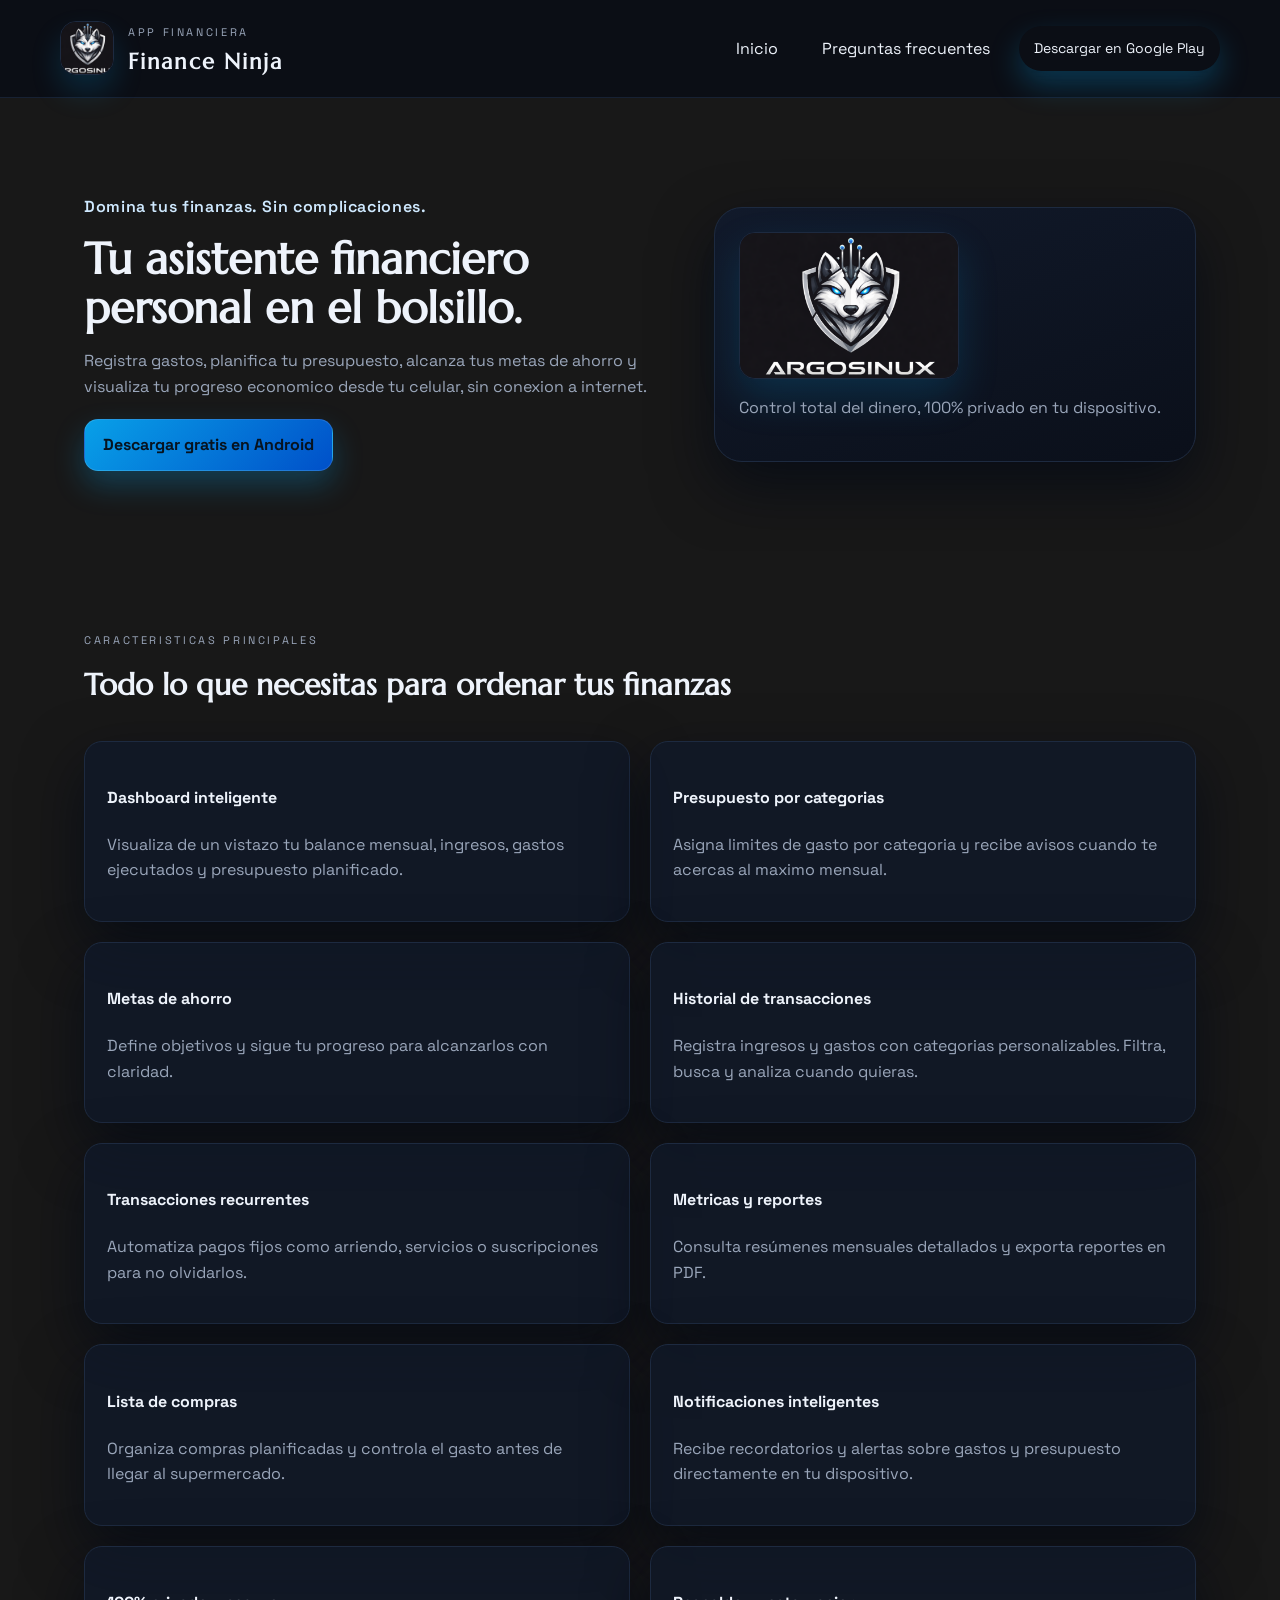
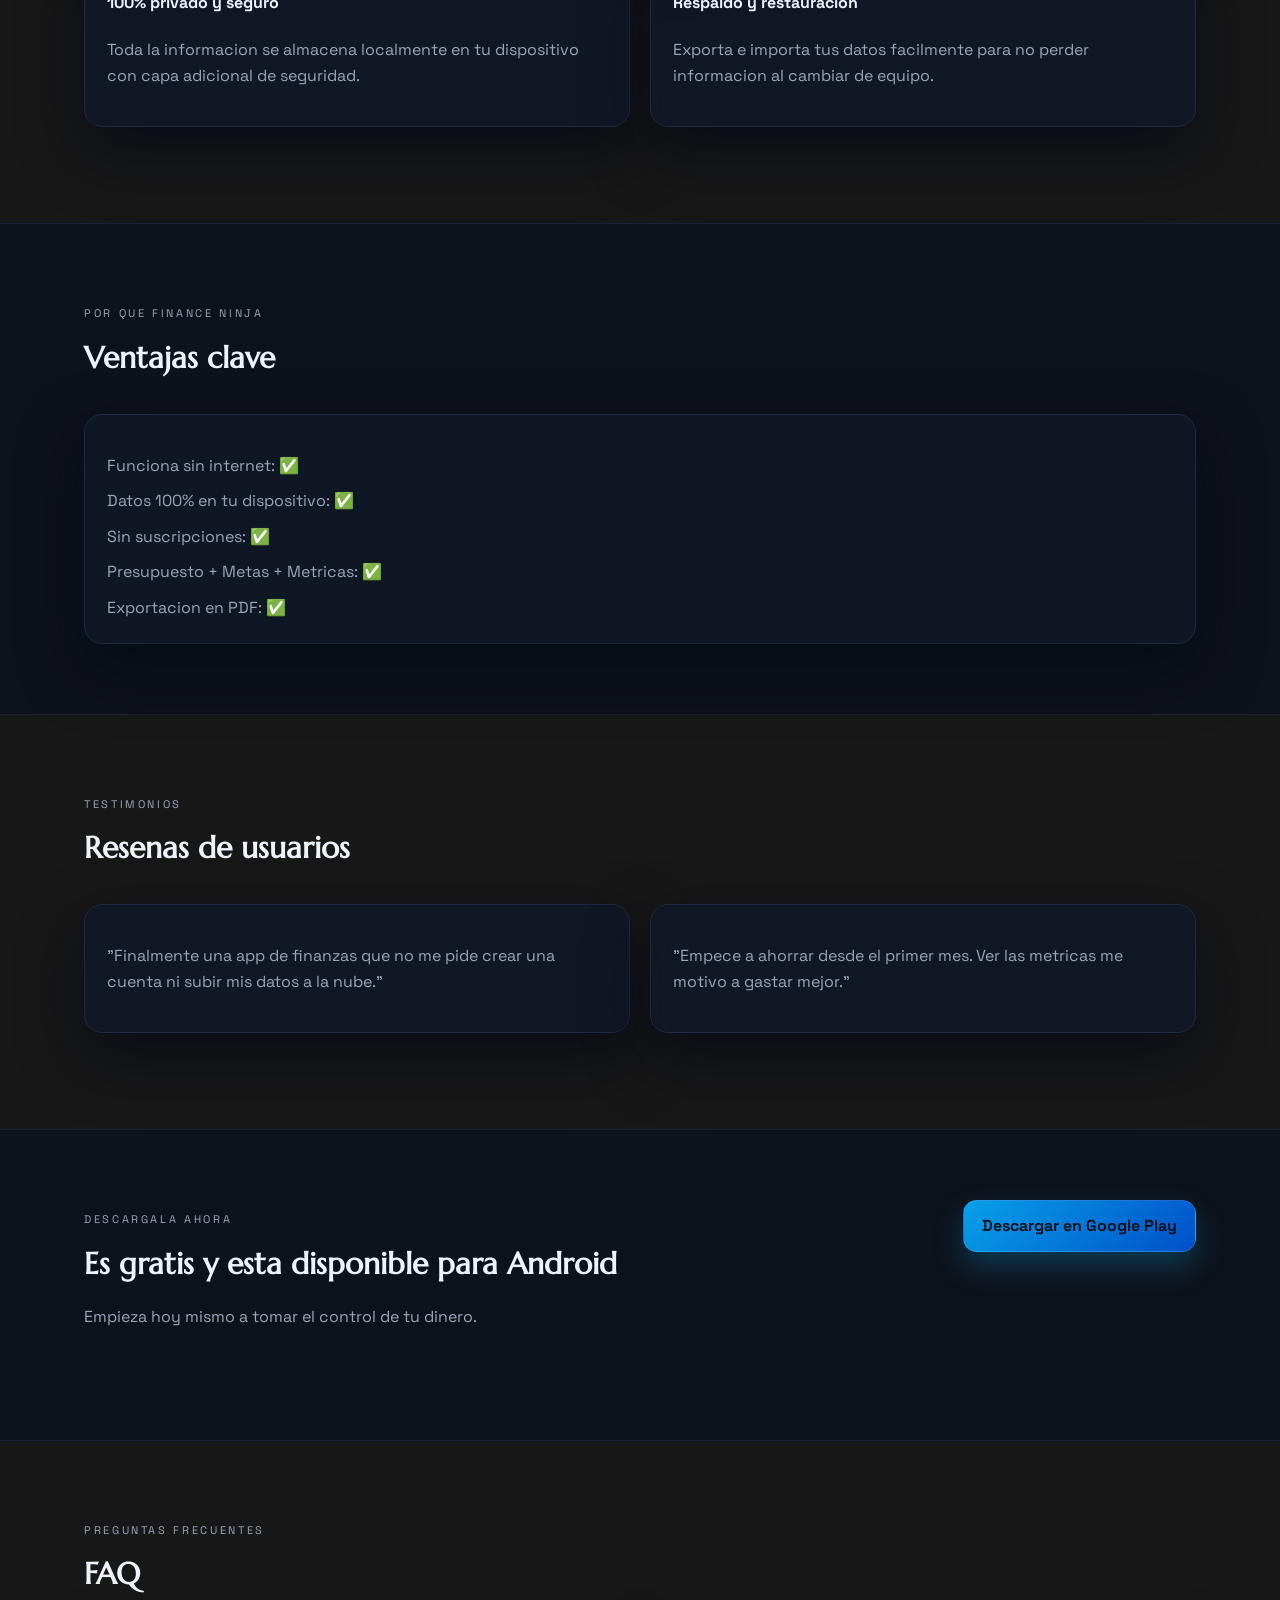
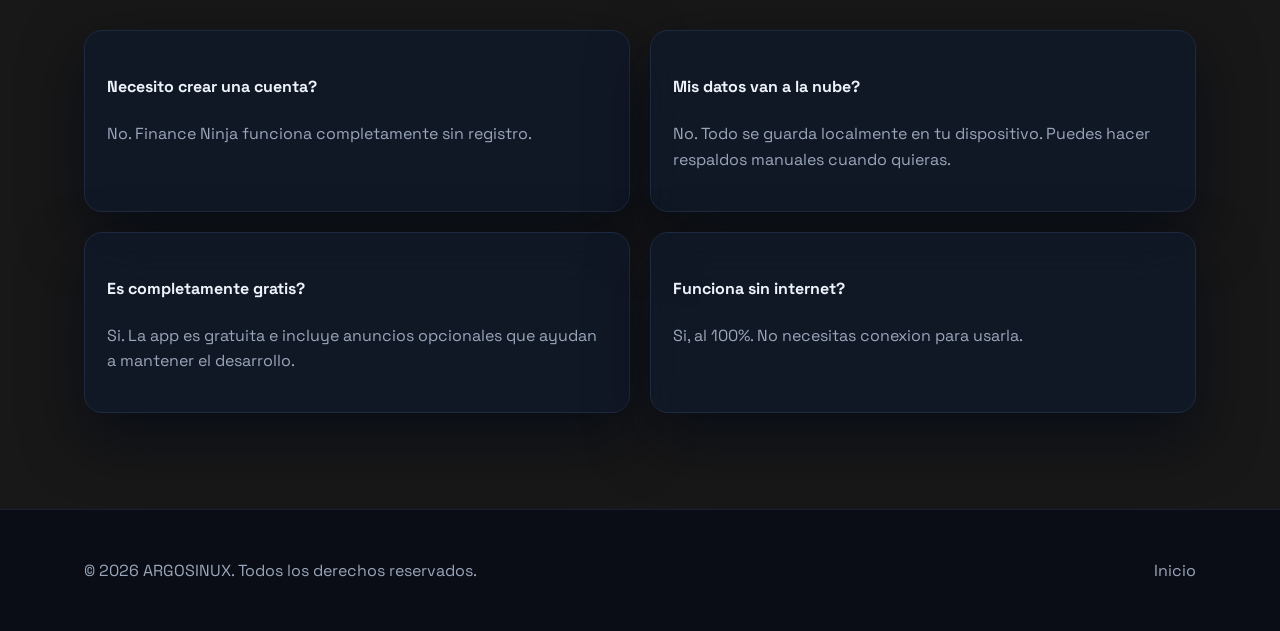
==== products/finance-ninja/index.html @ 89486beb "Agregar pantalla de Finance Ninja y enlazarla desde Apps" ====
<!doctype html>
<html lang="es">
<head>
  <meta charset="utf-8" />
  <meta name="viewport" content="width=device-width,initial-scale=1" />
  <title>Finance Ninja - ARGOSINUX</title>
  <meta name="description" content="Finance Ninja: asistente financiero personal offline para presupuesto, metas de ahorro y reportes." />
  <link rel="stylesheet" href="../../assets/styles.css" />
</head>
<body>
  <header class="site-header">
    <div class="container header-inner">
      <a class="brand" href="../../index.html" aria-label="ARGOSINUX, inicio">
        <img src="../../assets/argosinux-logo.png" alt="ARGOSINUX" class="brand-logo" />
        <div>
          <span class="eyebrow">App financiera</span>
          <h1>Finance Ninja</h1>
        </div>
      </a>
      <nav class="nav">
        <a href="../../index.html">Inicio</a>
        <a href="#faq">Preguntas frecuentes</a>
        <a class="button small" href="#">Descargar en Google Play</a>
      </nav>
    </div>
  </header>

  <main>
    <section class="hero">
      <div class="container hero-grid">
        <div class="hero-copy">
          <p class="hero-kicker">Domina tus finanzas. Sin complicaciones.</p>
          <h2>Tu asistente financiero personal en el bolsillo.</h2>
          <p class="muted">
            Registra gastos, planifica tu presupuesto, alcanza tus metas de ahorro y visualiza tu progreso economico
            desde tu celular, sin conexion a internet.
          </p>
          <div class="hero-actions">
            <a class="button" href="#">Descargar gratis en Android</a>
          </div>
        </div>
        <div class="hero-visual">
          <div class="hero-card">
            <img class="game-logo" src="../../assets/FinanceNinja.png" alt="Finance Ninja" />
            <p class="muted">Control total del dinero, 100% privado en tu dispositivo.</p>
          </div>
        </div>
      </div>
    </section>

    <section class="section">
      <div class="container">
        <div class="section-head">
          <div>
            <p class="eyebrow">Caracteristicas principales</p>
            <h3>Todo lo que necesitas para ordenar tus finanzas</h3>
          </div>
        </div>
        <div class="game-grid">
          <div class="game-card">
            <h4>Dashboard inteligente</h4>
            <p class="muted">Visualiza de un vistazo tu balance mensual, ingresos, gastos ejecutados y presupuesto planificado.</p>
          </div>
          <div class="game-card">
            <h4>Presupuesto por categorias</h4>
            <p class="muted">Asigna limites de gasto por categoria y recibe avisos cuando te acercas al maximo mensual.</p>
          </div>
          <div class="game-card">
            <h4>Metas de ahorro</h4>
            <p class="muted">Define objetivos y sigue tu progreso para alcanzarlos con claridad.</p>
          </div>
          <div class="game-card">
            <h4>Historial de transacciones</h4>
            <p class="muted">Registra ingresos y gastos con categorias personalizables. Filtra, busca y analiza cuando quieras.</p>
          </div>
          <div class="game-card">
            <h4>Transacciones recurrentes</h4>
            <p class="muted">Automatiza pagos fijos como arriendo, servicios o suscripciones para no olvidarlos.</p>
          </div>
          <div class="game-card">
            <h4>Metricas y reportes</h4>
            <p class="muted">Consulta resúmenes mensuales detallados y exporta reportes en PDF.</p>
          </div>
          <div class="game-card">
            <h4>Lista de compras</h4>
            <p class="muted">Organiza compras planificadas y controla el gasto antes de llegar al supermercado.</p>
          </div>
          <div class="game-card">
            <h4>Notificaciones inteligentes</h4>
            <p class="muted">Recibe recordatorios y alertas sobre gastos y presupuesto directamente en tu dispositivo.</p>
          </div>
          <div class="game-card">
            <h4>100% privado y seguro</h4>
            <p class="muted">Toda la informacion se almacena localmente en tu dispositivo con capa adicional de seguridad.</p>
          </div>
          <div class="game-card">
            <h4>Respaldo y restauracion</h4>
            <p class="muted">Exporta e importa tus datos facilmente para no perder informacion al cambiar de equipo.</p>
          </div>
        </div>
      </div>
    </section>

    <section class="section alt">
      <div class="container">
        <div class="section-head">
          <div>
            <p class="eyebrow">Por que Finance Ninja</p>
            <h3>Ventajas clave</h3>
          </div>
        </div>
        <div class="game-card">
          <ul class="feature-list">
            <li>Funciona sin internet: ✅</li>
            <li>Datos 100% en tu dispositivo: ✅</li>
            <li>Sin suscripciones: ✅</li>
            <li>Presupuesto + Metas + Metricas: ✅</li>
            <li>Exportacion en PDF: ✅</li>
          </ul>
        </div>
      </div>
    </section>

    <section class="section">
      <div class="container">
        <div class="section-head">
          <div>
            <p class="eyebrow">Testimonios</p>
            <h3>Resenas de usuarios</h3>
          </div>
        </div>
        <div class="game-grid">
          <div class="game-card">
            <p class="muted">"Finalmente una app de finanzas que no me pide crear una cuenta ni subir mis datos a la nube."</p>
          </div>
          <div class="game-card">
            <p class="muted">"Empece a ahorrar desde el primer mes. Ver las metricas me motivo a gastar mejor."</p>
          </div>
        </div>
      </div>
    </section>

    <section class="section alt">
      <div class="container">
        <div class="section-head">
          <div>
            <p class="eyebrow">Descargala ahora</p>
            <h3>Es gratis y esta disponible para Android</h3>
            <p class="muted">Empieza hoy mismo a tomar el control de tu dinero.</p>
          </div>
          <a class="button" href="#">Descargar en Google Play</a>
        </div>
      </div>
    </section>

    <section id="faq" class="section">
      <div class="container">
        <div class="section-head">
          <div>
            <p class="eyebrow">Preguntas frecuentes</p>
            <h3>FAQ</h3>
          </div>
        </div>
        <div class="game-grid">
          <div class="game-card">
            <h4>Necesito crear una cuenta?</h4>
            <p class="muted">No. Finance Ninja funciona completamente sin registro.</p>
          </div>
          <div class="game-card">
            <h4>Mis datos van a la nube?</h4>
            <p class="muted">No. Todo se guarda localmente en tu dispositivo. Puedes hacer respaldos manuales cuando quieras.</p>
          </div>
          <div class="game-card">
            <h4>Es completamente gratis?</h4>
            <p class="muted">Si. La app es gratuita e incluye anuncios opcionales que ayudan a mantener el desarrollo.</p>
          </div>
          <div class="game-card">
            <h4>Funciona sin internet?</h4>
            <p class="muted">Si, al 100%. No necesitas conexion para usarla.</p>
          </div>
        </div>
      </div>
    </section>
  </main>

  <footer class="footer">
    <div class="container footer-inner">
      <p>© <span id="year"></span> ARGOSINUX. Todos los derechos reservados.</p>
      <div class="footer-links">
        <a href="../../index.html">Inicio</a>
      </div>
    </div>
  </footer>

  <script>
    document.getElementById("year").textContent = new Date().getFullYear();
  </script>
</body>
</html>
---- assets/styles.css ----
@import url("https://fonts.googleapis.com/css2?family=Space+Grotesk:wght@400;500;600;700&family=Marcellus&display=swap");

:root{
  --bg:#181818;
  --bg-2:#181818;
  --surface:#111a2c;
  --surface-2:#0f1728;
  --text:#eef3fb;
  --muted:#9aa6ba;
  --accent:#08a0e8;
  --accent-2:#0050c9;
  --border:#1d2a40;
  --glow:rgba(8,160,232,0.28);
  --shadow:0 24px 60px rgba(2,8,20,0.65);
  --radius:18px;
  --radius-lg:28px;
  --container:1160px;
}

*{box-sizing:border-box}

body{
  margin:0;
  font-family:"Space Grotesk","Segoe UI",sans-serif;
  background:var(--bg);
  color:var(--text);
  line-height:1.6;
}

a{color:inherit; text-decoration:none}
img{max-width:100%; display:block}

.container{max-width:var(--container); margin:0 auto; padding:0 24px}

.sr-only{
  position:absolute;
  width:1px;
  height:1px;
  padding:0;
  margin:-1px;
  overflow:hidden;
  clip:rect(0,0,0,0);
  white-space:nowrap;
  border:0;
}

.site-header{
  position:sticky;
  top:0;
  z-index:10;
  background:rgba(10,14,22,0.9);
  border-bottom:1px solid rgba(29,42,64,0.7);
  backdrop-filter:blur(18px);
}

.header-inner{
  display:flex;
  align-items:center;
  justify-content:space-between;
  gap:18px;
  padding:18px 0;
}

.brand{
  display:flex;
  align-items:center;
  gap:14px;
  color:var(--text);
}
.brand h1{
  margin:0;
  font-family:"Marcellus","Space Grotesk",serif;
  font-weight:600;
  letter-spacing:0.08em;
  font-size:22px;
}

.brand-logo{
  width:54px;
  height:54px;
  border-radius:16px;
  border:1px solid var(--border);
  background:rgba(255,255,255,0.04);
  box-shadow:0 16px 30px rgba(8,160,232,0.18);
  object-fit:cover;
}

.eyebrow{
  text-transform:uppercase;
  letter-spacing:0.24em;
  font-size:11px;
  color:var(--muted);
}

.nav{
  display:flex;
  align-items:center;
  gap:14px;
}

.lang-switch{
  display:flex;
  align-items:center;
  gap:6px;
  padding:4px;
  border-radius:999px;
  border:1px solid var(--border);
  background:rgba(12,18,32,0.7);
}
.lang-btn{
  border:1px solid transparent;
  background:transparent;
  color:var(--text);
  font:inherit;
  font-size:12px;
  font-weight:600;
  letter-spacing:0.08em;
  padding:6px 10px;
  border-radius:999px;
  cursor:pointer;
}
.lang-btn[aria-pressed="true"]{
  background:rgba(8,160,232,0.2);
  border-color:rgba(111,210,255,0.4);
}

.nav a,
.nav-link{
  color:var(--text);
  padding:10px 14px;
  border-radius:999px;
  border:1px solid transparent;
  background:transparent;
  font:inherit;
  cursor:pointer;
}

.nav a:hover,
.nav-link:hover{
  border-color:rgba(111,210,255,0.4);
  background:rgba(15,26,44,0.8);
}

.nav-dropdown{position:relative}
.nav-menu{
  position:absolute;
  top:100%;
  left:0;
  min-width:180px;
  padding:10px;
  margin-top:10px;
  background:rgba(12,18,32,0.95);
  border:1px solid var(--border);
  border-radius:14px;
  box-shadow:var(--shadow);
  display:none;
}
.nav-menu a{
  display:block;
  padding:10px 12px;
  border-radius:10px;
}
.nav-dropdown:hover .nav-menu{display:block}
.nav-menu.open{display:block}

.nav-toggle{
  display:none;
  border:1px solid var(--border);
  background:rgba(15,26,44,0.8);
  padding:10px 12px;
  border-radius:12px;
  cursor:pointer;
}
.nav-toggle-bar{
  display:block;
  width:20px;
  height:2px;
  background:var(--text);
  margin:5px 0;
}

.button{
  display:inline-flex;
  align-items:center;
  justify-content:center;
  gap:8px;
  padding:12px 18px;
  border-radius:14px;
  background:linear-gradient(135deg, var(--accent), var(--accent-2));
  color:#07131f;
  font-weight:700;
  border:1px solid rgba(255,255,255,0.12);
  box-shadow:0 14px 30px var(--glow);
  transition:transform 0.2s ease, filter 0.2s ease;
}
.button:hover{filter:brightness(1.05); transform:translateY(-1px)}
.button.ghost{
  background:transparent;
  color:var(--text);
  border:1px solid var(--border);
  box-shadow:none;
}
.button.small{padding:10px 14px; font-size:14px}

.hero{
  padding:80px 0 60px;
  position:relative;
  overflow:hidden;
}

.hero-grid{
  display:grid;
  grid-template-columns:1.1fr 0.9fr;
  gap:40px;
  align-items:center;
}

.hero h2{
  font-family:"Marcellus","Space Grotesk",serif;
  font-size:44px;
  line-height:1.1;
  margin:12px 0;
}

.hero-kicker{
  font-weight:600;
  color:#cfe9ff;
  letter-spacing:0.04em;
}

.hero-actions{
  display:flex;
  gap:14px;
  flex-wrap:wrap;
  margin:20px 0;
}

.store-badges{
  display:flex;
  gap:12px;
  flex-wrap:wrap;
}
.store-pill{
  padding:8px 14px;
  border-radius:999px;
  border:1px solid rgba(111,210,255,0.4);
  background:rgba(8,160,232,0.1);
  font-size:13px;
}

.hero-visual{
  position:relative;
}

.hero-card{
  padding:24px;
  border-radius:var(--radius-lg);
  border:1px solid var(--border);
  background:linear-gradient(160deg, rgba(17,26,44,0.95), rgba(10,15,26,0.96));
  box-shadow:var(--shadow);
}

.hero-tags{display:flex; gap:10px; flex-wrap:wrap; margin-top:16px}

.tag{
  padding:6px 12px;
  border-radius:999px;
  border:1px solid rgba(111,210,255,0.4);
  background:rgba(8,160,232,0.12);
  font-size:12px;
}

.hero-orbit{
  position:absolute;
  right:-40px;
  top:-40px;
  width:220px;
  height:220px;
  border-radius:50%;
  border:1px dashed rgba(111,210,255,0.3);
  animation:spin 18s linear infinite;
}

.orbit-dot{
  width:12px;
  height:12px;
  background:var(--accent);
  border-radius:50%;
  position:absolute;
  top:8px;
  left:50%;
  transform:translateX(-50%);
  box-shadow:0 0 12px rgba(8,160,232,0.6);
}
.orbit-dot:nth-child(2){top:50%; left:calc(100% - 8px)}
.orbit-dot:nth-child(3){top:calc(100% - 8px); left:50%}

.section{
  padding:70px 0;
}
.section.alt{
  background:rgba(11,16,28,0.7);
  border-top:1px solid rgba(29,42,64,0.7);
  border-bottom:1px solid rgba(29,42,64,0.7);
}

.section-head{
  display:flex;
  align-items:flex-start;
  justify-content:space-between;
  gap:20px;
  flex-wrap:wrap;
  margin-bottom:24px;
}

.section h3{
  font-family:"Marcellus","Space Grotesk",serif;
  font-size:30px;
  margin:8px 0;
}

.muted{color:var(--muted)}

.download-stack{
  display:flex;
  flex-direction:column;
  gap:10px;
}

.game-logo{
  width:220px;
  max-width:100%;
  border-radius:16px;
  border:1px solid var(--border);
  box-shadow:0 18px 40px rgba(8,160,232,0.18);
}

.game-grid{
  display:grid;
  grid-template-columns:repeat(2, minmax(0,1fr));
  gap:20px;
  margin-bottom:26px;
}

.game-card{
  padding:22px;
  border-radius:var(--radius);
  border:1px solid var(--border);
  background:rgba(15,24,40,0.8);
  box-shadow:var(--shadow);
}

.feature-list{
  list-style:none;
  padding:0;
  margin:16px 0 0;
  display:grid;
  gap:10px;
  color:var(--muted);
  font-weight:400;
}

.pill-grid{
  display:flex;
  flex-wrap:wrap;
  gap:10px;
  margin:14px 0;
}
.pill{
  padding:6px 12px;
  border-radius:999px;
  border:1px solid rgba(111,210,255,0.35);
  background:rgba(8,160,232,0.08);
  font-size:13px;
}

.video-frame{
  margin-top:18px;
  height:180px;
  border-radius:var(--radius);
  border:1px dashed rgba(111,210,255,0.4);
  display:grid;
  place-items:center;
  color:var(--muted);
  background:rgba(8,160,232,0.04);
}

.screenshots{
  display:grid;
  grid-template-columns:repeat(auto-fit, minmax(220px,1fr));
  gap:18px;
}
.screenshot{
  width:100%;
  height:420px;
  border-radius:var(--radius);
  border:1px solid var(--border);
  object-fit:contain;
  background:rgba(8,160,232,0.04);
  box-shadow:0 18px 40px rgba(8,160,232,0.12);
}

.three-col{
  display:grid;
  grid-template-columns:repeat(3, minmax(0,1fr));
  gap:18px;
}
.info-card{
  padding:22px;
  border-radius:var(--radius);
  border:1px solid var(--border);
  background:rgba(14,22,38,0.85);
  box-shadow:var(--shadow);
}

.about-grid{
  display:grid;
  grid-template-columns:1.1fr 0.9fr;
  gap:24px;
  align-items:start;
}

.values-card{
  padding:22px;
  border-radius:var(--radius);
  border:1px solid var(--border);
  background:rgba(14,22,38,0.85);
  box-shadow:var(--shadow);
}

.upcoming{
  display:grid;
  grid-template-columns:1.1fr 0.9fr;
  gap:24px;
  align-items:center;
}
.upcoming-card{
  padding:24px;
  border-radius:var(--radius-lg);
  border:1px solid var(--border);
  background:linear-gradient(160deg, rgba(8,160,232,0.14), rgba(12,18,32,0.9));
  display:flex;
  flex-direction:column;
  align-items:center;
  gap:12px;
}
.upcoming-card img{
  width:160px;
  border-radius:16px;
  border:1px solid rgba(111,210,255,0.4);
}

.contact{
  display:grid;
  grid-template-columns:1.1fr 0.9fr;
  gap:24px;
  align-items:center;
}
.contact-card{
  padding:22px;
  border-radius:var(--radius);
  border:1px solid var(--border);
  background:rgba(14,22,38,0.85);
  box-shadow:var(--shadow);
  display:grid;
  gap:10px;
}

.footer{
  padding:32px 0;
  border-top:1px solid rgba(29,42,64,0.7);
  background:rgba(9,13,22,0.9);
}
.footer-inner{
  display:flex;
  align-items:center;
  justify-content:space-between;
  gap:12px;
  flex-wrap:wrap;
  color:var(--muted);
}
.footer-links{
  display:flex;
  gap:14px;
}

:focus-visible{
  outline:2px solid rgba(111,210,255,0.8);
  outline-offset:2px;
}

@media (max-width:980px){
  .hero-grid,
  .game-grid,
  .three-col,
  .about-grid,
  .upcoming,
  .contact{
    grid-template-columns:1fr;
  }
  .nav{display:none; flex-direction:column; align-items:flex-start; width:100%}
  .nav.open{display:flex}
  .nav-toggle{display:block}
  .header-inner{flex-wrap:wrap}
  .nav-menu{position:static; margin:0; box-shadow:none}
  .nav-dropdown:hover .nav-menu{display:none}
}

@media (max-width:680px){
  .hero{padding:60px 0 40px}
  .hero h2{font-size:32px}
  .section{padding:52px 0}
}

@keyframes spin{
  from{transform:rotate(0deg)}
  to{transform:rotate(360deg)}
}
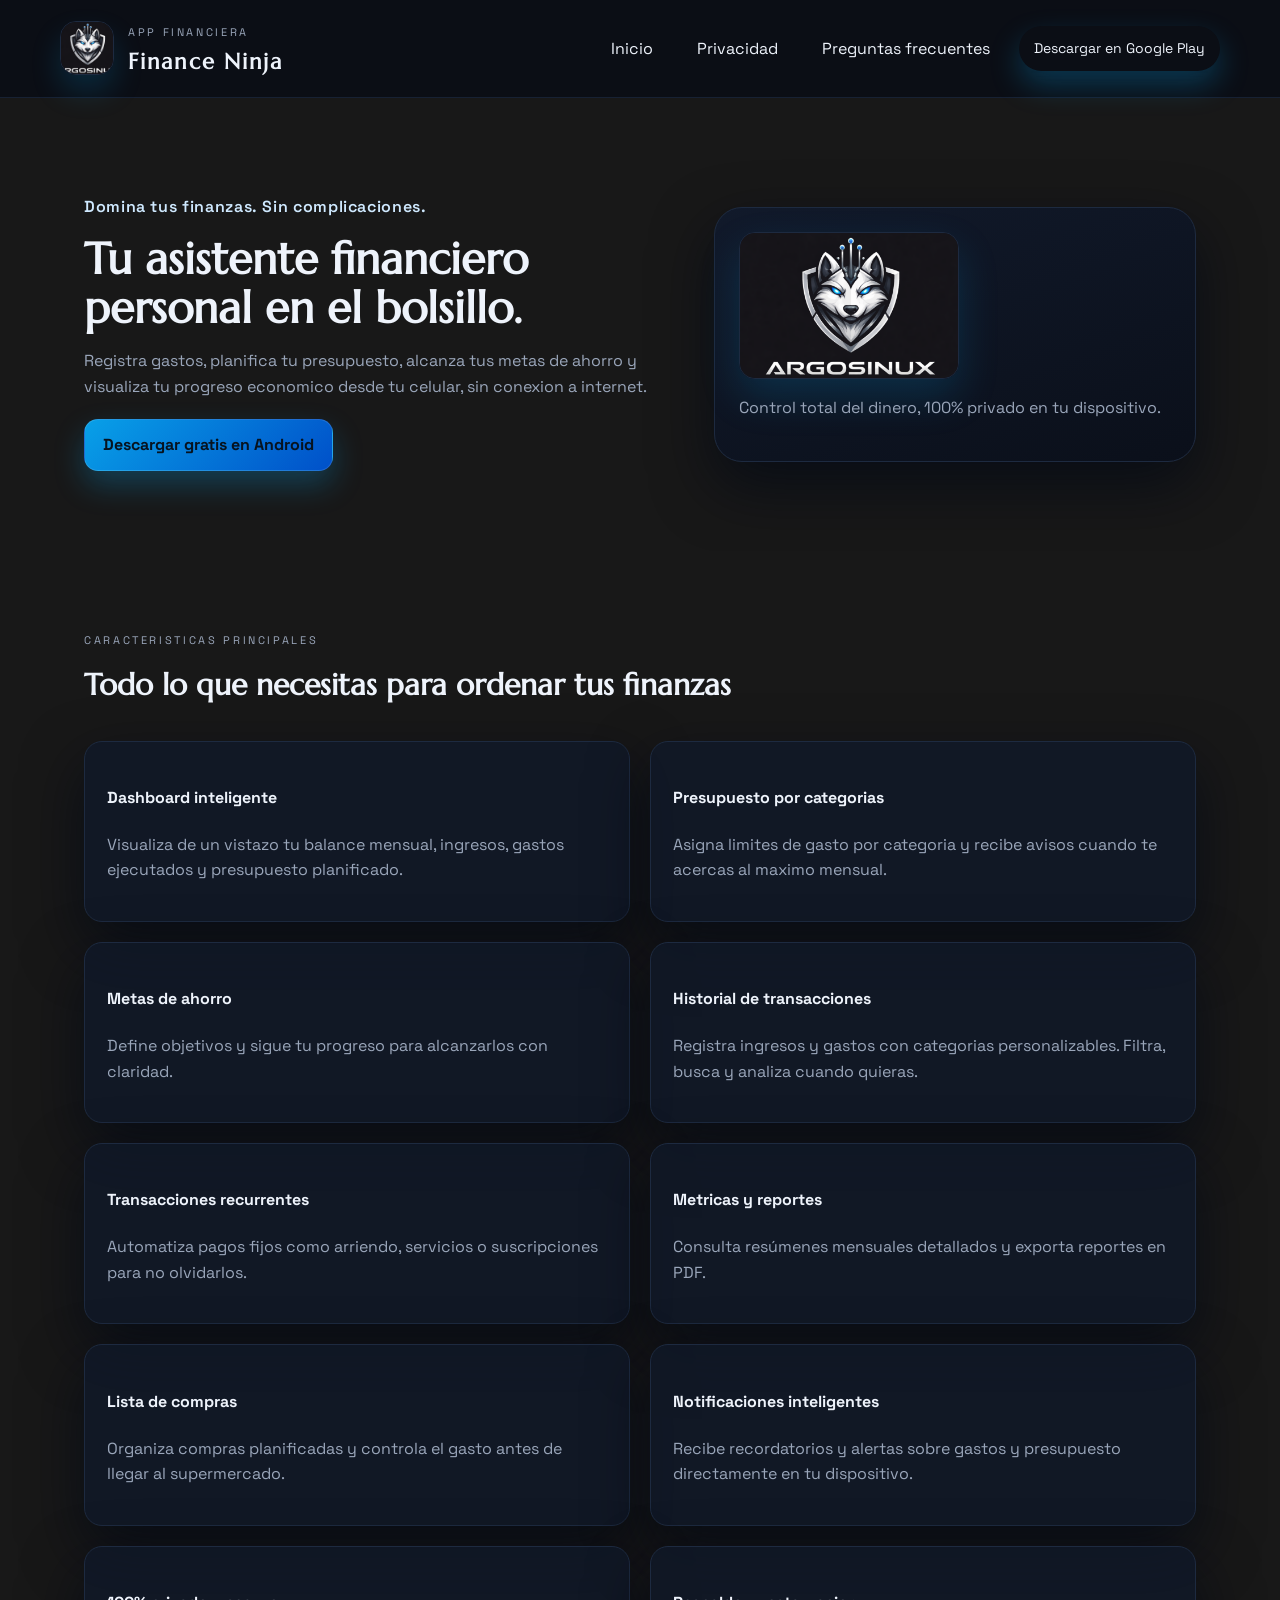
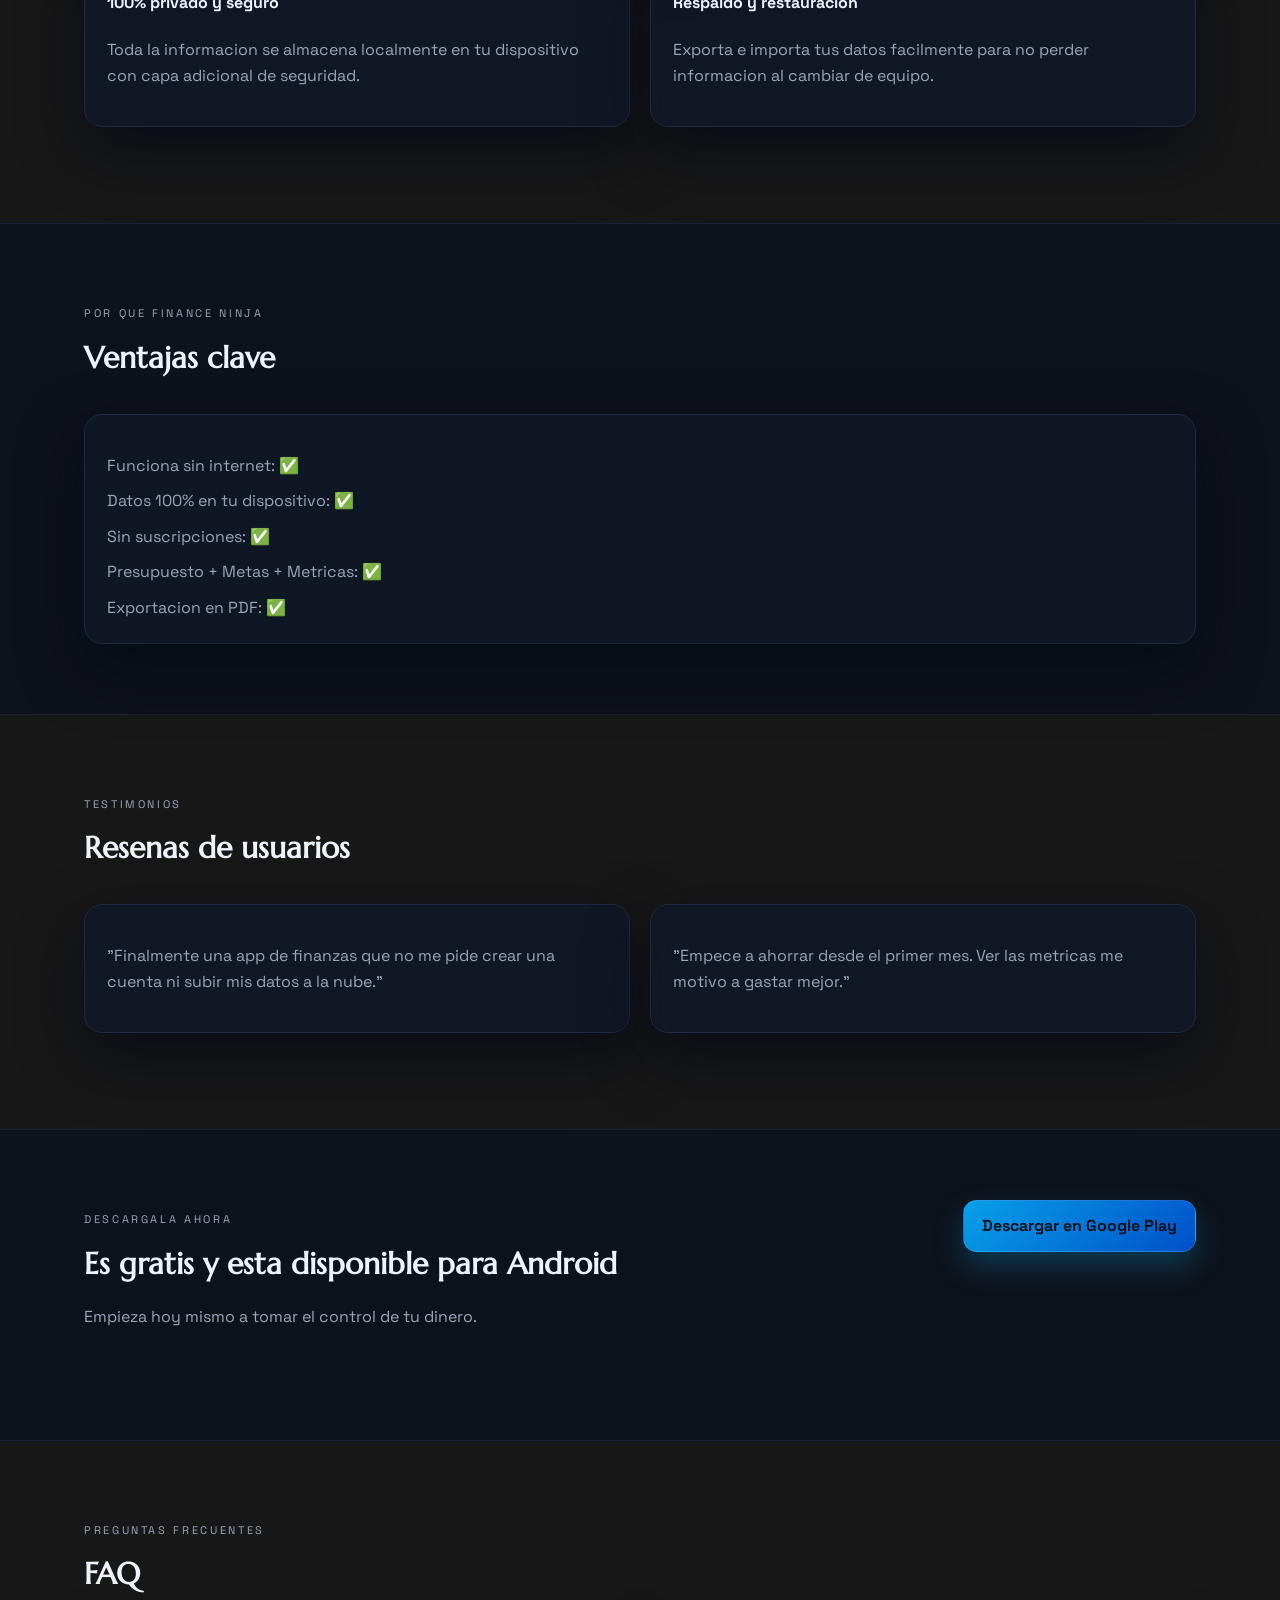
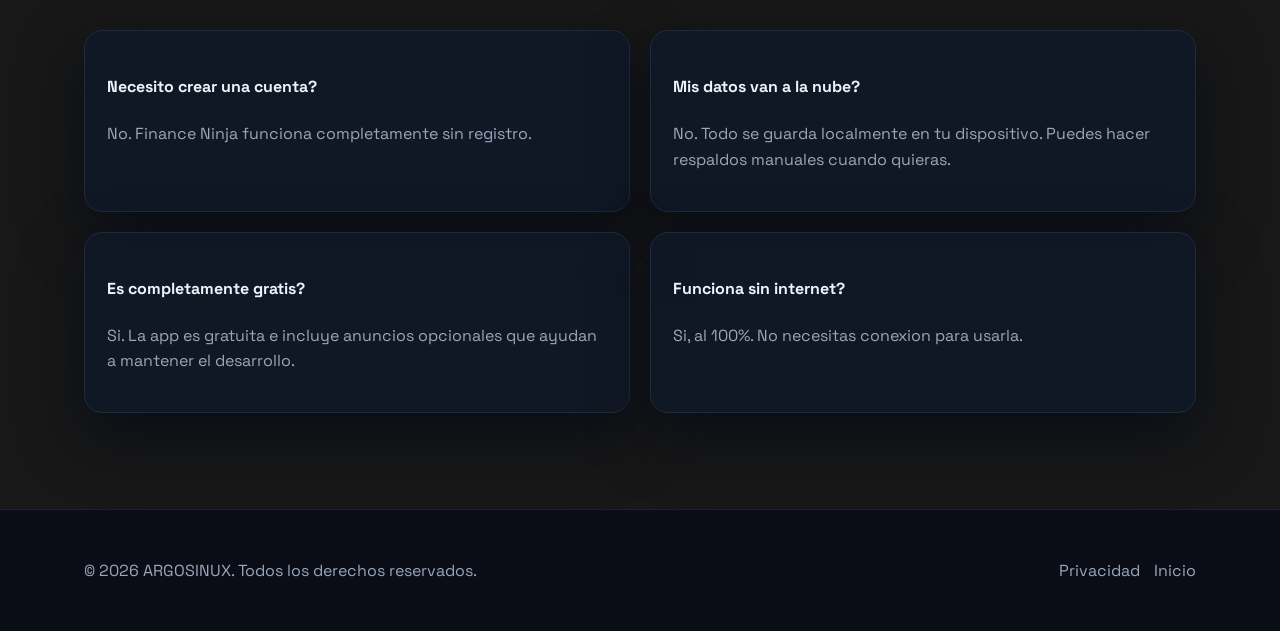
==== commit 2597ce87: "Agregar politica de privacidad de Finance Ninja y enlaces desde la app" ====
--- a/products/finance-ninja/index.html
+++ b/products/finance-ninja/index.html
@@ -19,6 +19,7 @@
       </a>
       <nav class="nav">
         <a href="../../index.html">Inicio</a>
+        <a href="privacy-policy.html">Privacidad</a>
         <a href="#faq">Preguntas frecuentes</a>
         <a class="button small" href="#">Descargar en Google Play</a>
       </nav>
@@ -187,6 +188,7 @@
     <div class="container footer-inner">
       <p>© <span id="year"></span> ARGOSINUX. Todos los derechos reservados.</p>
       <div class="footer-links">
+        <a href="privacy-policy.html">Privacidad</a>
         <a href="../../index.html">Inicio</a>
       </div>
     </div>
@@ -197,3 +199,6 @@
   </script>
 </body>
 </html>
+
+
+
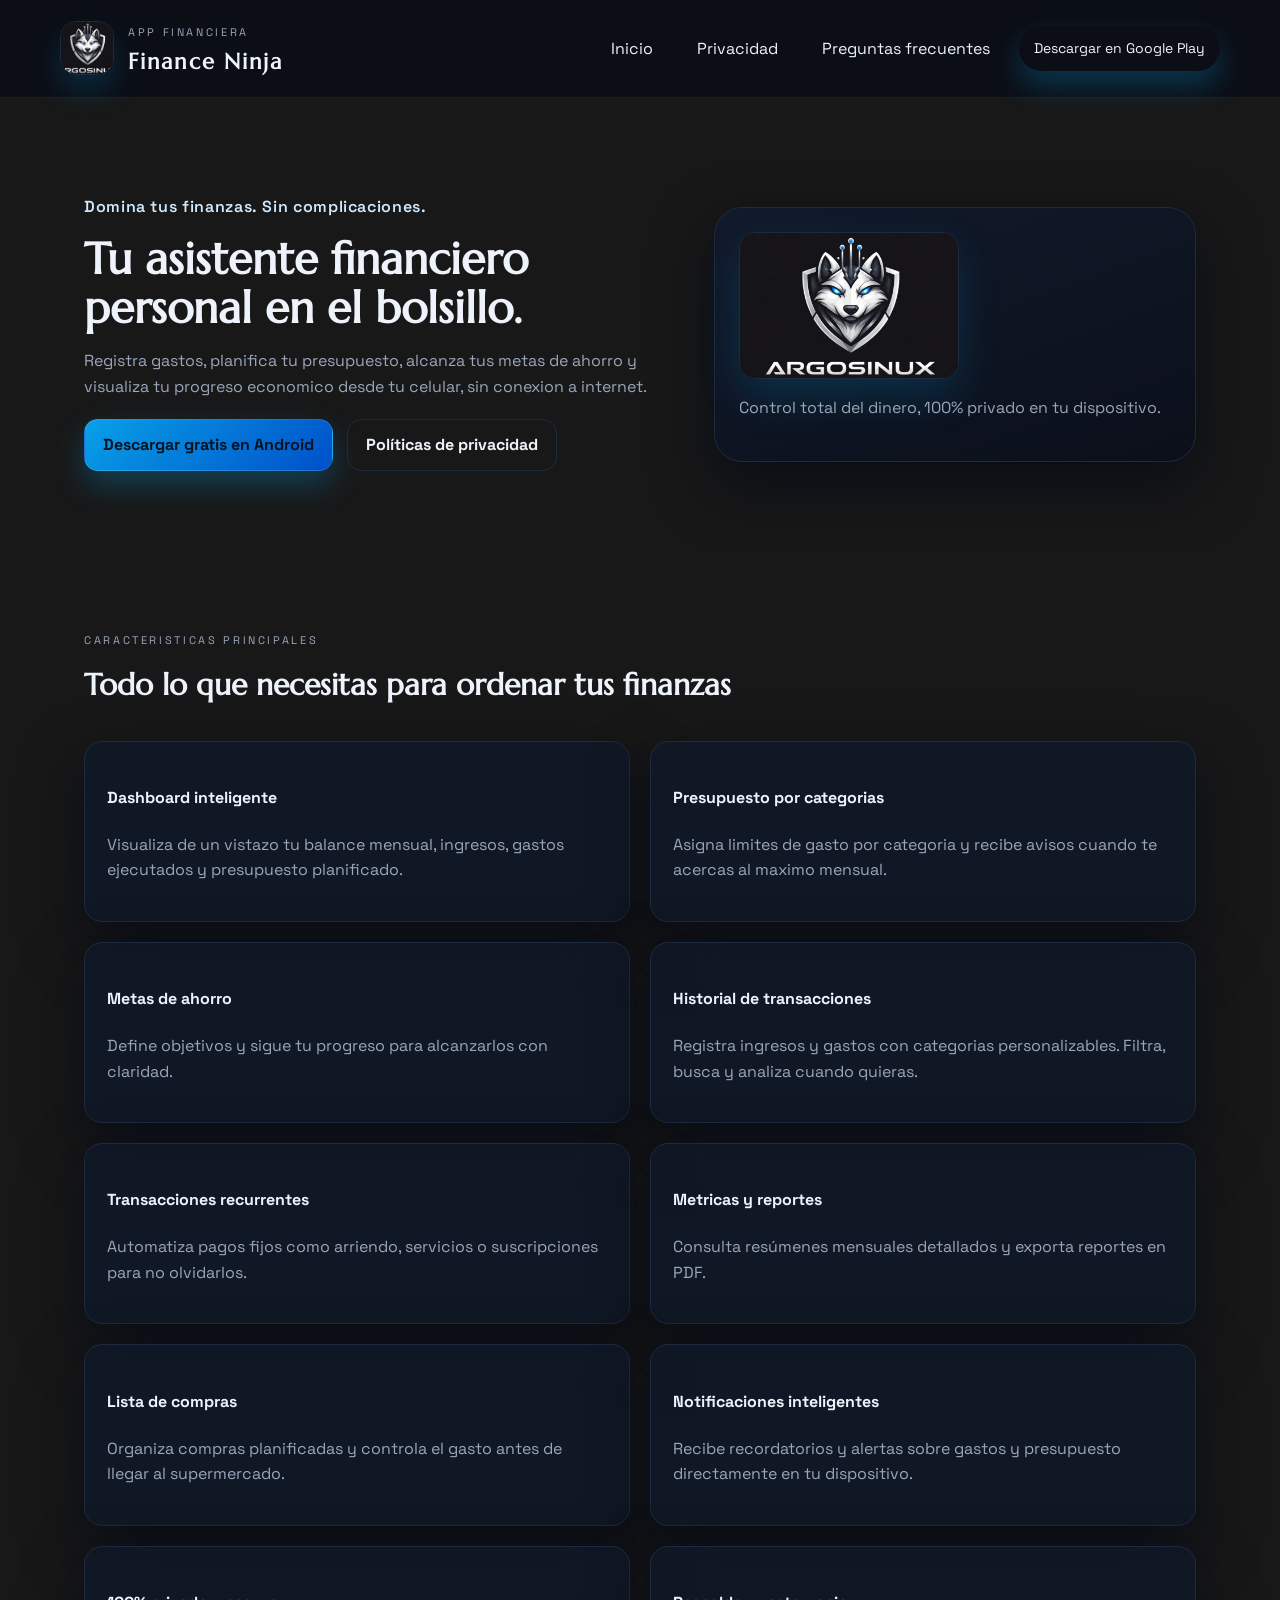
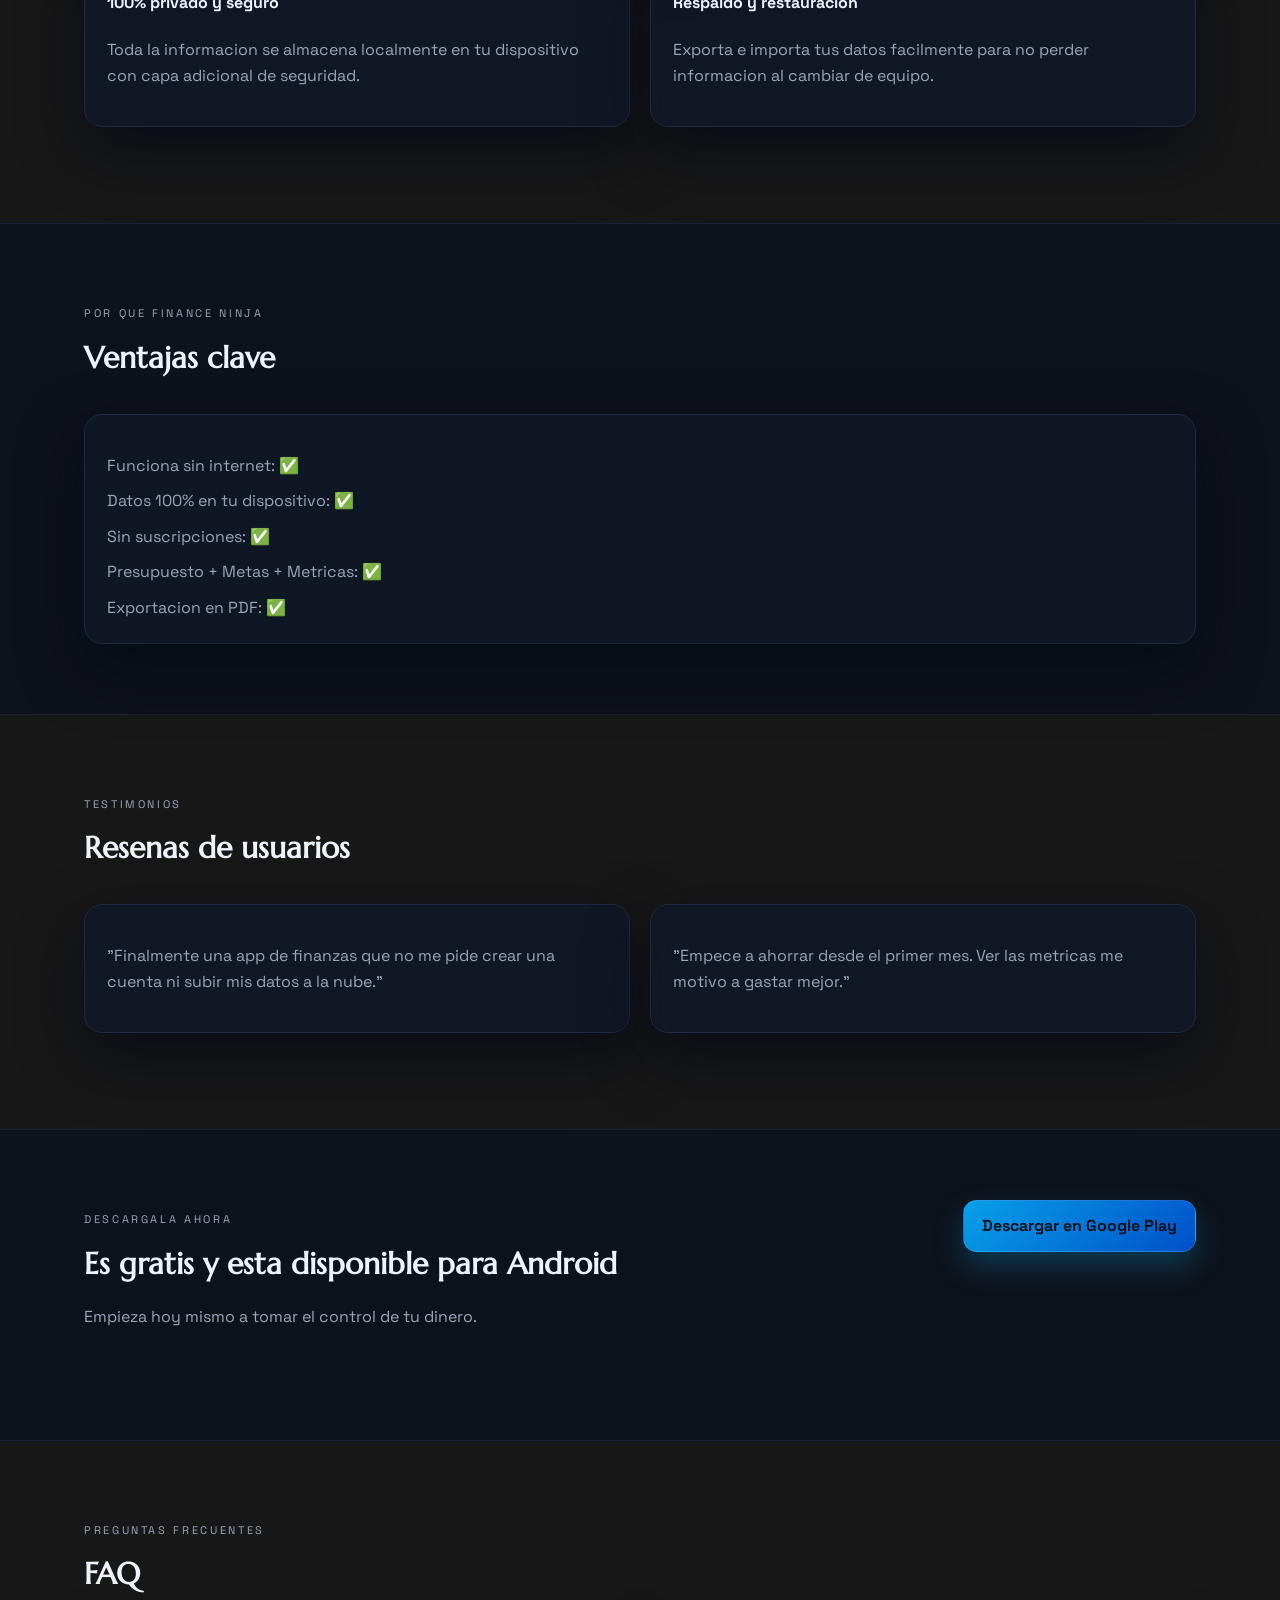
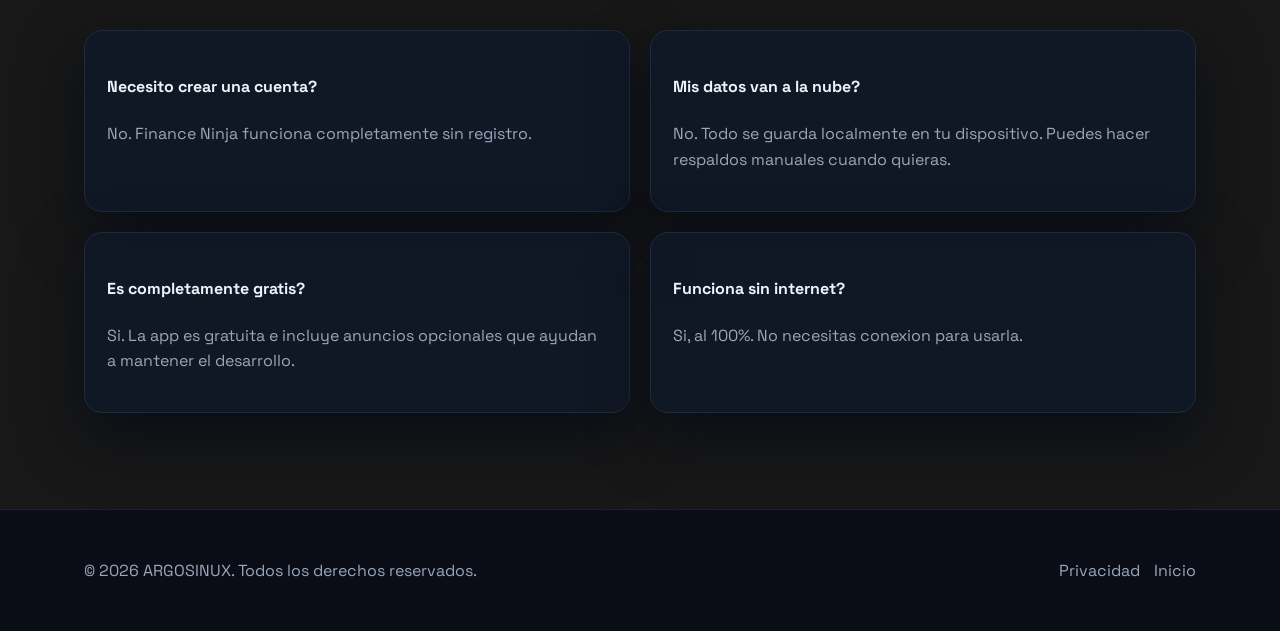
==== commit 19ddfcf1: "Agregar boton de politicas de privacidad junto al CTA principal" ====
--- a/products/finance-ninja/index.html
+++ b/products/finance-ninja/index.html
@@ -38,6 +38,7 @@
           </p>
           <div class="hero-actions">
             <a class="button" href="#">Descargar gratis en Android</a>
+            <a class="button ghost" href="privacy-policy.html">Políticas de privacidad</a>
           </div>
         </div>
         <div class="hero-visual">
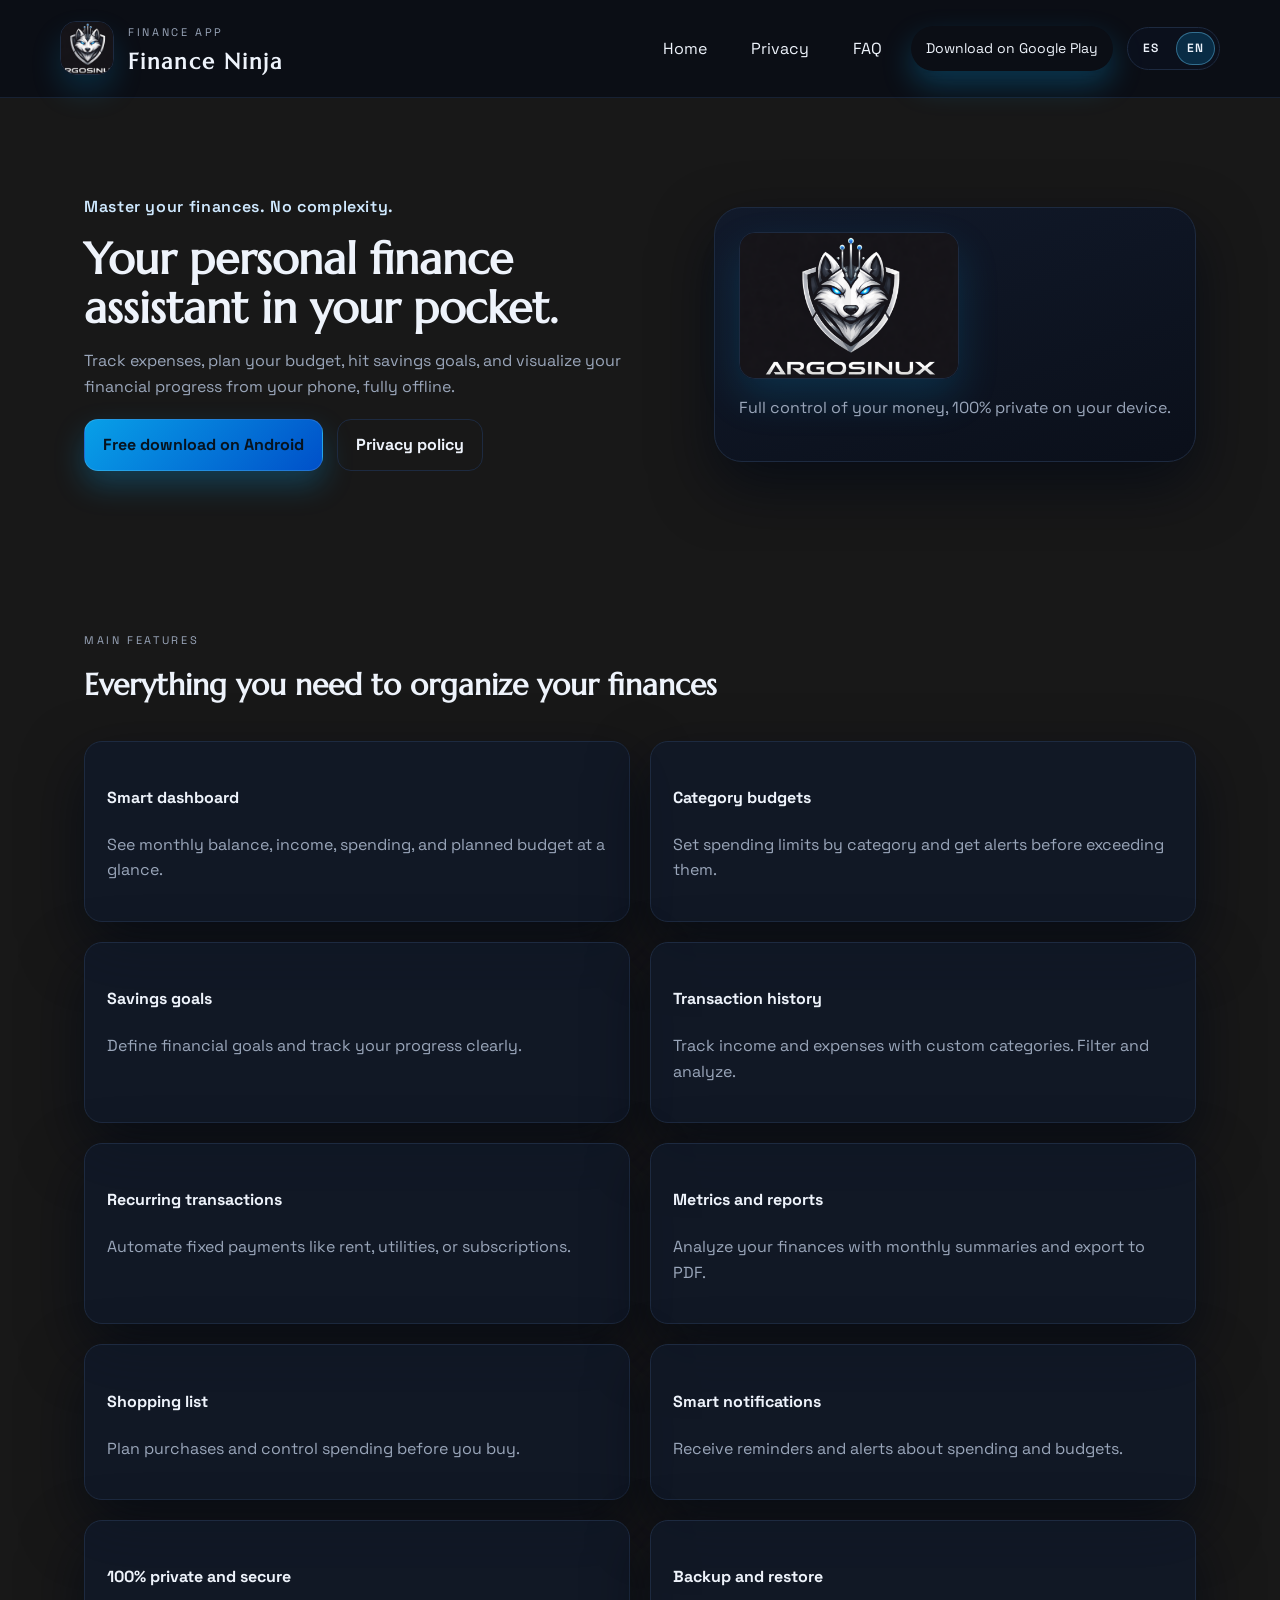
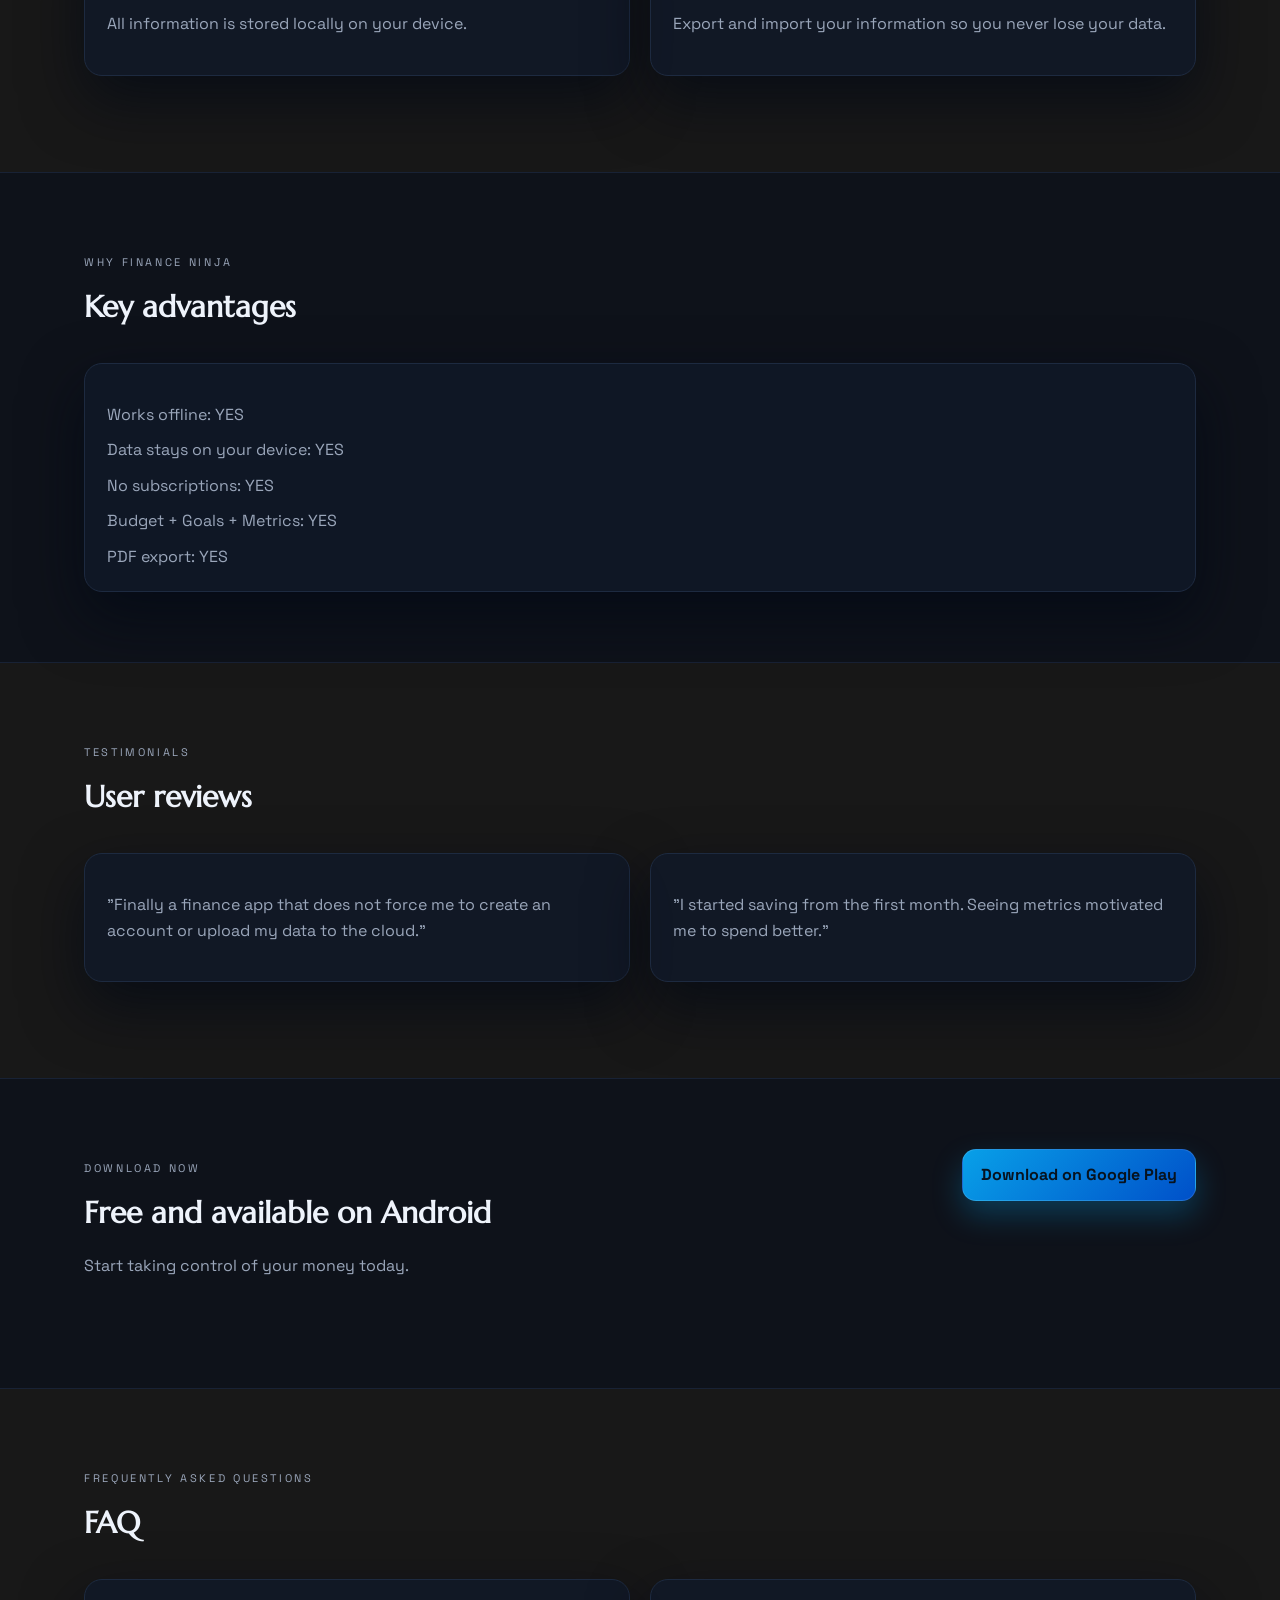
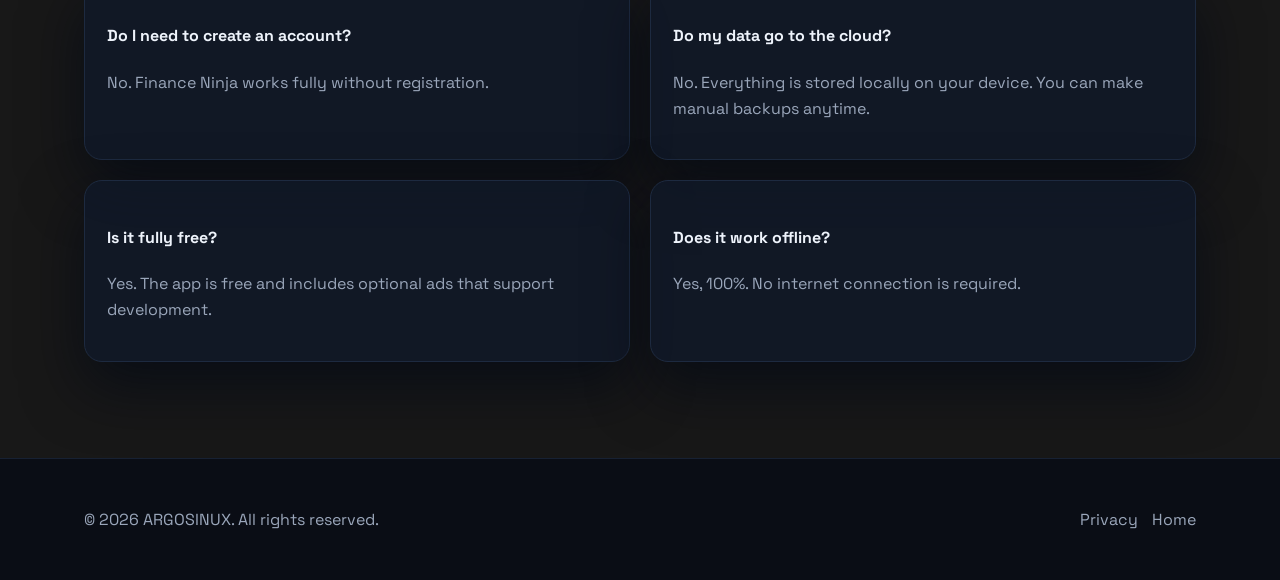
==== commit 07492ae4: "Agregar soporte completo ES/EN en paginas de Number Ninja y Finance Ninja" ====
--- a/products/finance-ninja/index.html
+++ b/products/finance-ninja/index.html
@@ -4,7 +4,7 @@
   <meta charset="utf-8" />
   <meta name="viewport" content="width=device-width,initial-scale=1" />
   <title>Finance Ninja - ARGOSINUX</title>
-  <meta name="description" content="Finance Ninja: asistente financiero personal offline para presupuesto, metas de ahorro y reportes." />
+  <meta name="description" id="meta-description" content="Finance Ninja: asistente financiero personal offline para presupuesto, metas de ahorro y reportes." />
   <link rel="stylesheet" href="../../assets/styles.css" />
 </head>
 <body>
@@ -13,15 +13,19 @@
       <a class="brand" href="../../index.html" aria-label="ARGOSINUX, inicio">
         <img src="../../assets/argosinux-logo.png" alt="ARGOSINUX" class="brand-logo" />
         <div>
-          <span class="eyebrow">App financiera</span>
+          <span class="eyebrow" data-i18n="brand_kicker">App financiera</span>
           <h1>Finance Ninja</h1>
         </div>
       </a>
       <nav class="nav">
-        <a href="../../index.html">Inicio</a>
-        <a href="privacy-policy.html">Privacidad</a>
-        <a href="#faq">Preguntas frecuentes</a>
-        <a class="button small" href="#">Descargar en Google Play</a>
+        <a href="../../index.html" data-i18n="nav_home">Inicio</a>
+        <a href="privacy-policy.html" data-i18n="nav_privacy">Privacidad</a>
+        <a href="#faq" data-i18n="nav_faq">Preguntas frecuentes</a>
+        <a class="button small" href="#" data-i18n="nav_download">Descargar en Google Play</a>
+        <div class="lang-switch" role="group" aria-label="Selector de idioma">
+          <button class="lang-btn" type="button" data-lang="es" aria-pressed="true">ES</button>
+          <button class="lang-btn" type="button" data-lang="en" aria-pressed="false">EN</button>
+        </div>
       </nav>
     </div>
   </header>
@@ -30,21 +34,21 @@
     <section class="hero">
       <div class="container hero-grid">
         <div class="hero-copy">
-          <p class="hero-kicker">Domina tus finanzas. Sin complicaciones.</p>
-          <h2>Tu asistente financiero personal en el bolsillo.</h2>
-          <p class="muted">
+          <p class="hero-kicker" data-i18n="hero_kicker">Domina tus finanzas. Sin complicaciones.</p>
+          <h2 data-i18n="hero_title">Tu asistente financiero personal en el bolsillo.</h2>
+          <p class="muted" data-i18n="hero_desc">
             Registra gastos, planifica tu presupuesto, alcanza tus metas de ahorro y visualiza tu progreso economico
             desde tu celular, sin conexion a internet.
           </p>
           <div class="hero-actions">
-            <a class="button" href="#">Descargar gratis en Android</a>
-            <a class="button ghost" href="privacy-policy.html">Políticas de privacidad</a>
+            <a class="button" href="#" data-i18n="hero_cta_download">Descargar gratis en Android</a>
+            <a class="button ghost" href="privacy-policy.html" data-i18n="hero_cta_privacy">Politicas de privacidad</a>
           </div>
         </div>
         <div class="hero-visual">
           <div class="hero-card">
             <img class="game-logo" src="../../assets/FinanceNinja.png" alt="Finance Ninja" />
-            <p class="muted">Control total del dinero, 100% privado en tu dispositivo.</p>
+            <p class="muted" data-i18n="hero_card_desc">Control total del dinero, 100% privado en tu dispositivo.</p>
           </div>
         </div>
       </div>
@@ -54,51 +58,21 @@
       <div class="container">
         <div class="section-head">
           <div>
-            <p class="eyebrow">Caracteristicas principales</p>
-            <h3>Todo lo que necesitas para ordenar tus finanzas</h3>
+            <p class="eyebrow" data-i18n="features_eyebrow">Caracteristicas principales</p>
+            <h3 data-i18n="features_title">Todo lo que necesitas para ordenar tus finanzas</h3>
           </div>
         </div>
         <div class="game-grid">
-          <div class="game-card">
-            <h4>Dashboard inteligente</h4>
-            <p class="muted">Visualiza de un vistazo tu balance mensual, ingresos, gastos ejecutados y presupuesto planificado.</p>
-          </div>
-          <div class="game-card">
-            <h4>Presupuesto por categorias</h4>
-            <p class="muted">Asigna limites de gasto por categoria y recibe avisos cuando te acercas al maximo mensual.</p>
-          </div>
-          <div class="game-card">
-            <h4>Metas de ahorro</h4>
-            <p class="muted">Define objetivos y sigue tu progreso para alcanzarlos con claridad.</p>
-          </div>
-          <div class="game-card">
-            <h4>Historial de transacciones</h4>
-            <p class="muted">Registra ingresos y gastos con categorias personalizables. Filtra, busca y analiza cuando quieras.</p>
-          </div>
-          <div class="game-card">
-            <h4>Transacciones recurrentes</h4>
-            <p class="muted">Automatiza pagos fijos como arriendo, servicios o suscripciones para no olvidarlos.</p>
-          </div>
-          <div class="game-card">
-            <h4>Metricas y reportes</h4>
-            <p class="muted">Consulta resúmenes mensuales detallados y exporta reportes en PDF.</p>
-          </div>
-          <div class="game-card">
-            <h4>Lista de compras</h4>
-            <p class="muted">Organiza compras planificadas y controla el gasto antes de llegar al supermercado.</p>
-          </div>
-          <div class="game-card">
-            <h4>Notificaciones inteligentes</h4>
-            <p class="muted">Recibe recordatorios y alertas sobre gastos y presupuesto directamente en tu dispositivo.</p>
-          </div>
-          <div class="game-card">
-            <h4>100% privado y seguro</h4>
-            <p class="muted">Toda la informacion se almacena localmente en tu dispositivo con capa adicional de seguridad.</p>
-          </div>
-          <div class="game-card">
-            <h4>Respaldo y restauracion</h4>
-            <p class="muted">Exporta e importa tus datos facilmente para no perder informacion al cambiar de equipo.</p>
-          </div>
+          <div class="game-card"><h4 data-i18n="f1_t">Dashboard inteligente</h4><p class="muted" data-i18n="f1_d">Visualiza tu balance mensual, ingresos, gastos y presupuesto planificado.</p></div>
+          <div class="game-card"><h4 data-i18n="f2_t">Presupuesto por categorias</h4><p class="muted" data-i18n="f2_d">Asigna limites de gasto por categoria y recibe avisos antes de superarlos.</p></div>
+          <div class="game-card"><h4 data-i18n="f3_t">Metas de ahorro</h4><p class="muted" data-i18n="f3_d">Define objetivos financieros y realiza seguimiento de tu progreso.</p></div>
+          <div class="game-card"><h4 data-i18n="f4_t">Historial de transacciones</h4><p class="muted" data-i18n="f4_d">Registra ingresos y gastos con categorias personalizables. Filtra y analiza.</p></div>
+          <div class="game-card"><h4 data-i18n="f5_t">Transacciones recurrentes</h4><p class="muted" data-i18n="f5_d">Automatiza pagos fijos como arriendo, servicios o suscripciones.</p></div>
+          <div class="game-card"><h4 data-i18n="f6_t">Metricas y reportes</h4><p class="muted" data-i18n="f6_d">Analiza tus finanzas con resumenes mensuales y exporta a PDF.</p></div>
+          <div class="game-card"><h4 data-i18n="f7_t">Lista de compras</h4><p class="muted" data-i18n="f7_d">Organiza compras planificadas y controla el gasto antes de comprar.</p></div>
+          <div class="game-card"><h4 data-i18n="f8_t">Notificaciones inteligentes</h4><p class="muted" data-i18n="f8_d">Recibe recordatorios y alertas sobre gastos y presupuesto.</p></div>
+          <div class="game-card"><h4 data-i18n="f9_t">100% privado y seguro</h4><p class="muted" data-i18n="f9_d">Toda la informacion se almacena localmente en tu dispositivo.</p></div>
+          <div class="game-card"><h4 data-i18n="f10_t">Respaldo y restauracion</h4><p class="muted" data-i18n="f10_d">Exporta e importa tu informacion para no perder datos.</p></div>
         </div>
       </div>
     </section>
@@ -107,17 +81,17 @@
       <div class="container">
         <div class="section-head">
           <div>
-            <p class="eyebrow">Por que Finance Ninja</p>
-            <h3>Ventajas clave</h3>
+            <p class="eyebrow" data-i18n="why_eyebrow">Por que Finance Ninja</p>
+            <h3 data-i18n="why_title">Ventajas clave</h3>
           </div>
         </div>
         <div class="game-card">
           <ul class="feature-list">
-            <li>Funciona sin internet: ✅</li>
-            <li>Datos 100% en tu dispositivo: ✅</li>
-            <li>Sin suscripciones: ✅</li>
-            <li>Presupuesto + Metas + Metricas: ✅</li>
-            <li>Exportacion en PDF: ✅</li>
+            <li data-i18n="why_1">Funciona sin internet: SI</li>
+            <li data-i18n="why_2">Datos 100% en tu dispositivo: SI</li>
+            <li data-i18n="why_3">Sin suscripciones: SI</li>
+            <li data-i18n="why_4">Presupuesto + Metas + Metricas: SI</li>
+            <li data-i18n="why_5">Exportacion en PDF: SI</li>
           </ul>
         </div>
       </div>
@@ -127,17 +101,13 @@
       <div class="container">
         <div class="section-head">
           <div>
-            <p class="eyebrow">Testimonios</p>
-            <h3>Resenas de usuarios</h3>
+            <p class="eyebrow" data-i18n="testi_eyebrow">Testimonios</p>
+            <h3 data-i18n="testi_title">Resenas de usuarios</h3>
           </div>
         </div>
         <div class="game-grid">
-          <div class="game-card">
-            <p class="muted">"Finalmente una app de finanzas que no me pide crear una cuenta ni subir mis datos a la nube."</p>
-          </div>
-          <div class="game-card">
-            <p class="muted">"Empece a ahorrar desde el primer mes. Ver las metricas me motivo a gastar mejor."</p>
-          </div>
+          <div class="game-card"><p class="muted" data-i18n="testi_1">"Finalmente una app de finanzas que no me pide crear una cuenta ni subir mis datos a la nube."</p></div>
+          <div class="game-card"><p class="muted" data-i18n="testi_2">"Empece a ahorrar desde el primer mes. Ver las metricas me motivo a gastar mejor."</p></div>
         </div>
       </div>
     </section>
@@ -146,11 +116,11 @@
       <div class="container">
         <div class="section-head">
           <div>
-            <p class="eyebrow">Descargala ahora</p>
-            <h3>Es gratis y esta disponible para Android</h3>
-            <p class="muted">Empieza hoy mismo a tomar el control de tu dinero.</p>
-          </div>
-          <a class="button" href="#">Descargar en Google Play</a>
+            <p class="eyebrow" data-i18n="download_eyebrow">Descargala ahora</p>
+            <h3 data-i18n="download_title">Es gratis y esta disponible para Android</h3>
+            <p class="muted" data-i18n="download_desc">Empieza hoy mismo a tomar el control de tu dinero.</p>
+          </div>
+          <a class="button" href="#" data-i18n="download_cta">Descargar en Google Play</a>
         </div>
       </div>
     </section>
@@ -159,27 +129,15 @@
       <div class="container">
         <div class="section-head">
           <div>
-            <p class="eyebrow">Preguntas frecuentes</p>
+            <p class="eyebrow" data-i18n="faq_eyebrow">Preguntas frecuentes</p>
             <h3>FAQ</h3>
           </div>
         </div>
         <div class="game-grid">
-          <div class="game-card">
-            <h4>Necesito crear una cuenta?</h4>
-            <p class="muted">No. Finance Ninja funciona completamente sin registro.</p>
-          </div>
-          <div class="game-card">
-            <h4>Mis datos van a la nube?</h4>
-            <p class="muted">No. Todo se guarda localmente en tu dispositivo. Puedes hacer respaldos manuales cuando quieras.</p>
-          </div>
-          <div class="game-card">
-            <h4>Es completamente gratis?</h4>
-            <p class="muted">Si. La app es gratuita e incluye anuncios opcionales que ayudan a mantener el desarrollo.</p>
-          </div>
-          <div class="game-card">
-            <h4>Funciona sin internet?</h4>
-            <p class="muted">Si, al 100%. No necesitas conexion para usarla.</p>
-          </div>
+          <div class="game-card"><h4 data-i18n="q1">Necesito crear una cuenta?</h4><p class="muted" data-i18n="a1">No. Finance Ninja funciona completamente sin registro.</p></div>
+          <div class="game-card"><h4 data-i18n="q2">Mis datos van a la nube?</h4><p class="muted" data-i18n="a2">No. Todo se guarda localmente en tu dispositivo. Puedes hacer respaldos manuales cuando quieras.</p></div>
+          <div class="game-card"><h4 data-i18n="q3">Es completamente gratis?</h4><p class="muted" data-i18n="a3">Si. La app es gratuita e incluye anuncios opcionales que ayudan a mantener el desarrollo.</p></div>
+          <div class="game-card"><h4 data-i18n="q4">Funciona sin internet?</h4><p class="muted" data-i18n="a4">Si, al 100%. No necesitas conexion para usarla.</p></div>
         </div>
       </div>
     </section>
@@ -187,19 +145,124 @@
 
   <footer class="footer">
     <div class="container footer-inner">
-      <p>© <span id="year"></span> ARGOSINUX. Todos los derechos reservados.</p>
+      <p>© <span id="year"></span> ARGOSINUX. <span data-i18n="footer_rights">Todos los derechos reservados.</span></p>
       <div class="footer-links">
-        <a href="privacy-policy.html">Privacidad</a>
-        <a href="../../index.html">Inicio</a>
+        <a href="privacy-policy.html" data-i18n="footer_privacy">Privacidad</a>
+        <a href="../../index.html" data-i18n="footer_home">Inicio</a>
       </div>
     </div>
   </footer>
 
   <script>
     document.getElementById("year").textContent = new Date().getFullYear();
+
+    const translations = {
+      es: {
+        page_title: "Finance Ninja - ARGOSINUX",
+        page_description: "Finance Ninja: asistente financiero personal offline para presupuesto, metas de ahorro y reportes.",
+        brand_kicker: "App financiera",
+        nav_home: "Inicio",
+        nav_privacy: "Privacidad",
+        nav_faq: "Preguntas frecuentes",
+        nav_download: "Descargar en Google Play",
+        hero_kicker: "Domina tus finanzas. Sin complicaciones.",
+        hero_title: "Tu asistente financiero personal en el bolsillo.",
+        hero_desc: "Registra gastos, planifica tu presupuesto, alcanza tus metas de ahorro y visualiza tu progreso economico desde tu celular, sin conexion a internet.",
+        hero_cta_download: "Descargar gratis en Android",
+        hero_cta_privacy: "Politicas de privacidad",
+        hero_card_desc: "Control total del dinero, 100% privado en tu dispositivo.",
+        features_eyebrow: "Caracteristicas principales",
+        features_title: "Todo lo que necesitas para ordenar tus finanzas",
+        f1_t: "Dashboard inteligente", f1_d: "Visualiza tu balance mensual, ingresos, gastos y presupuesto planificado.",
+        f2_t: "Presupuesto por categorias", f2_d: "Asigna limites de gasto por categoria y recibe avisos antes de superarlos.",
+        f3_t: "Metas de ahorro", f3_d: "Define objetivos financieros y realiza seguimiento de tu progreso.",
+        f4_t: "Historial de transacciones", f4_d: "Registra ingresos y gastos con categorias personalizables. Filtra y analiza.",
+        f5_t: "Transacciones recurrentes", f5_d: "Automatiza pagos fijos como arriendo, servicios o suscripciones.",
+        f6_t: "Metricas y reportes", f6_d: "Analiza tus finanzas con resumenes mensuales y exporta a PDF.",
+        f7_t: "Lista de compras", f7_d: "Organiza compras planificadas y controla el gasto antes de comprar.",
+        f8_t: "Notificaciones inteligentes", f8_d: "Recibe recordatorios y alertas sobre gastos y presupuesto.",
+        f9_t: "100% privado y seguro", f9_d: "Toda la informacion se almacena localmente en tu dispositivo.",
+        f10_t: "Respaldo y restauracion", f10_d: "Exporta e importa tu informacion para no perder datos.",
+        why_eyebrow: "Por que Finance Ninja", why_title: "Ventajas clave",
+        why_1: "Funciona sin internet: SI", why_2: "Datos 100% en tu dispositivo: SI", why_3: "Sin suscripciones: SI",
+        why_4: "Presupuesto + Metas + Metricas: SI", why_5: "Exportacion en PDF: SI",
+        testi_eyebrow: "Testimonios", testi_title: "Resenas de usuarios",
+        testi_1: "\"Finalmente una app de finanzas que no me pide crear una cuenta ni subir mis datos a la nube.\"",
+        testi_2: "\"Empece a ahorrar desde el primer mes. Ver las metricas me motivo a gastar mejor.\"",
+        download_eyebrow: "Descargala ahora", download_title: "Es gratis y esta disponible para Android", download_desc: "Empieza hoy mismo a tomar el control de tu dinero.", download_cta: "Descargar en Google Play",
+        faq_eyebrow: "Preguntas frecuentes", q1: "Necesito crear una cuenta?", a1: "No. Finance Ninja funciona completamente sin registro.",
+        q2: "Mis datos van a la nube?", a2: "No. Todo se guarda localmente en tu dispositivo. Puedes hacer respaldos manuales cuando quieras.",
+        q3: "Es completamente gratis?", a3: "Si. La app es gratuita e incluye anuncios opcionales que ayudan a mantener el desarrollo.",
+        q4: "Funciona sin internet?", a4: "Si, al 100%. No necesitas conexion para usarla.",
+        footer_rights: "Todos los derechos reservados.", footer_privacy: "Privacidad", footer_home: "Inicio"
+      },
+      en: {
+        page_title: "Finance Ninja - ARGOSINUX",
+        page_description: "Finance Ninja: offline personal finance assistant for budgeting, savings goals, and reports.",
+        brand_kicker: "Finance app",
+        nav_home: "Home",
+        nav_privacy: "Privacy",
+        nav_faq: "FAQ",
+        nav_download: "Download on Google Play",
+        hero_kicker: "Master your finances. No complexity.",
+        hero_title: "Your personal finance assistant in your pocket.",
+        hero_desc: "Track expenses, plan your budget, hit savings goals, and visualize your financial progress from your phone, fully offline.",
+        hero_cta_download: "Free download on Android",
+        hero_cta_privacy: "Privacy policy",
+        hero_card_desc: "Full control of your money, 100% private on your device.",
+        features_eyebrow: "Main features",
+        features_title: "Everything you need to organize your finances",
+        f1_t: "Smart dashboard", f1_d: "See monthly balance, income, spending, and planned budget at a glance.",
+        f2_t: "Category budgets", f2_d: "Set spending limits by category and get alerts before exceeding them.",
+        f3_t: "Savings goals", f3_d: "Define financial goals and track your progress clearly.",
+        f4_t: "Transaction history", f4_d: "Track income and expenses with custom categories. Filter and analyze.",
+        f5_t: "Recurring transactions", f5_d: "Automate fixed payments like rent, utilities, or subscriptions.",
+        f6_t: "Metrics and reports", f6_d: "Analyze your finances with monthly summaries and export to PDF.",
+        f7_t: "Shopping list", f7_d: "Plan purchases and control spending before you buy.",
+        f8_t: "Smart notifications", f8_d: "Receive reminders and alerts about spending and budgets.",
+        f9_t: "100% private and secure", f9_d: "All information is stored locally on your device.",
+        f10_t: "Backup and restore", f10_d: "Export and import your information so you never lose your data.",
+        why_eyebrow: "Why Finance Ninja", why_title: "Key advantages",
+        why_1: "Works offline: YES", why_2: "Data stays on your device: YES", why_3: "No subscriptions: YES",
+        why_4: "Budget + Goals + Metrics: YES", why_5: "PDF export: YES",
+        testi_eyebrow: "Testimonials", testi_title: "User reviews",
+        testi_1: "\"Finally a finance app that does not force me to create an account or upload my data to the cloud.\"",
+        testi_2: "\"I started saving from the first month. Seeing metrics motivated me to spend better.\"",
+        download_eyebrow: "Download now", download_title: "Free and available on Android", download_desc: "Start taking control of your money today.", download_cta: "Download on Google Play",
+        faq_eyebrow: "Frequently asked questions", q1: "Do I need to create an account?", a1: "No. Finance Ninja works fully without registration.",
+        q2: "Do my data go to the cloud?", a2: "No. Everything is stored locally on your device. You can make manual backups anytime.",
+        q3: "Is it fully free?", a3: "Yes. The app is free and includes optional ads that support development.",
+        q4: "Does it work offline?", a4: "Yes, 100%. No internet connection is required.",
+        footer_rights: "All rights reserved.", footer_privacy: "Privacy", footer_home: "Home"
+      }
+    };
+
+    const metaDescription = document.getElementById("meta-description");
+    const langButtons = document.querySelectorAll(".lang-btn");
+
+    const setLanguage = (lang) => {
+      const dict = translations[lang] || translations.es;
+      document.documentElement.lang = lang;
+      document.querySelectorAll("[data-i18n]").forEach((el) => {
+        const key = el.dataset.i18n;
+        if (dict[key]) el.textContent = dict[key];
+      });
+      if (dict.page_title) document.title = dict.page_title;
+      if (dict.page_description && metaDescription) metaDescription.setAttribute("content", dict.page_description);
+      langButtons.forEach((btn) => {
+        const isActive = btn.dataset.lang === lang;
+        btn.setAttribute("aria-pressed", isActive ? "true" : "false");
+      });
+      try { localStorage.setItem("site_lang", lang); } catch (err) {}
+    };
+
+    langButtons.forEach((btn) => btn.addEventListener("click", () => setLanguage(btn.dataset.lang)));
+
+    const storedLang = (() => {
+      try { return localStorage.getItem("site_lang"); } catch (err) { return null; }
+    })();
+    const browserLang = navigator.language && navigator.language.toLowerCase().startsWith("es") ? "es" : "en";
+    setLanguage(storedLang || browserLang || "es");
   </script>
 </body>
 </html>
-
-
-
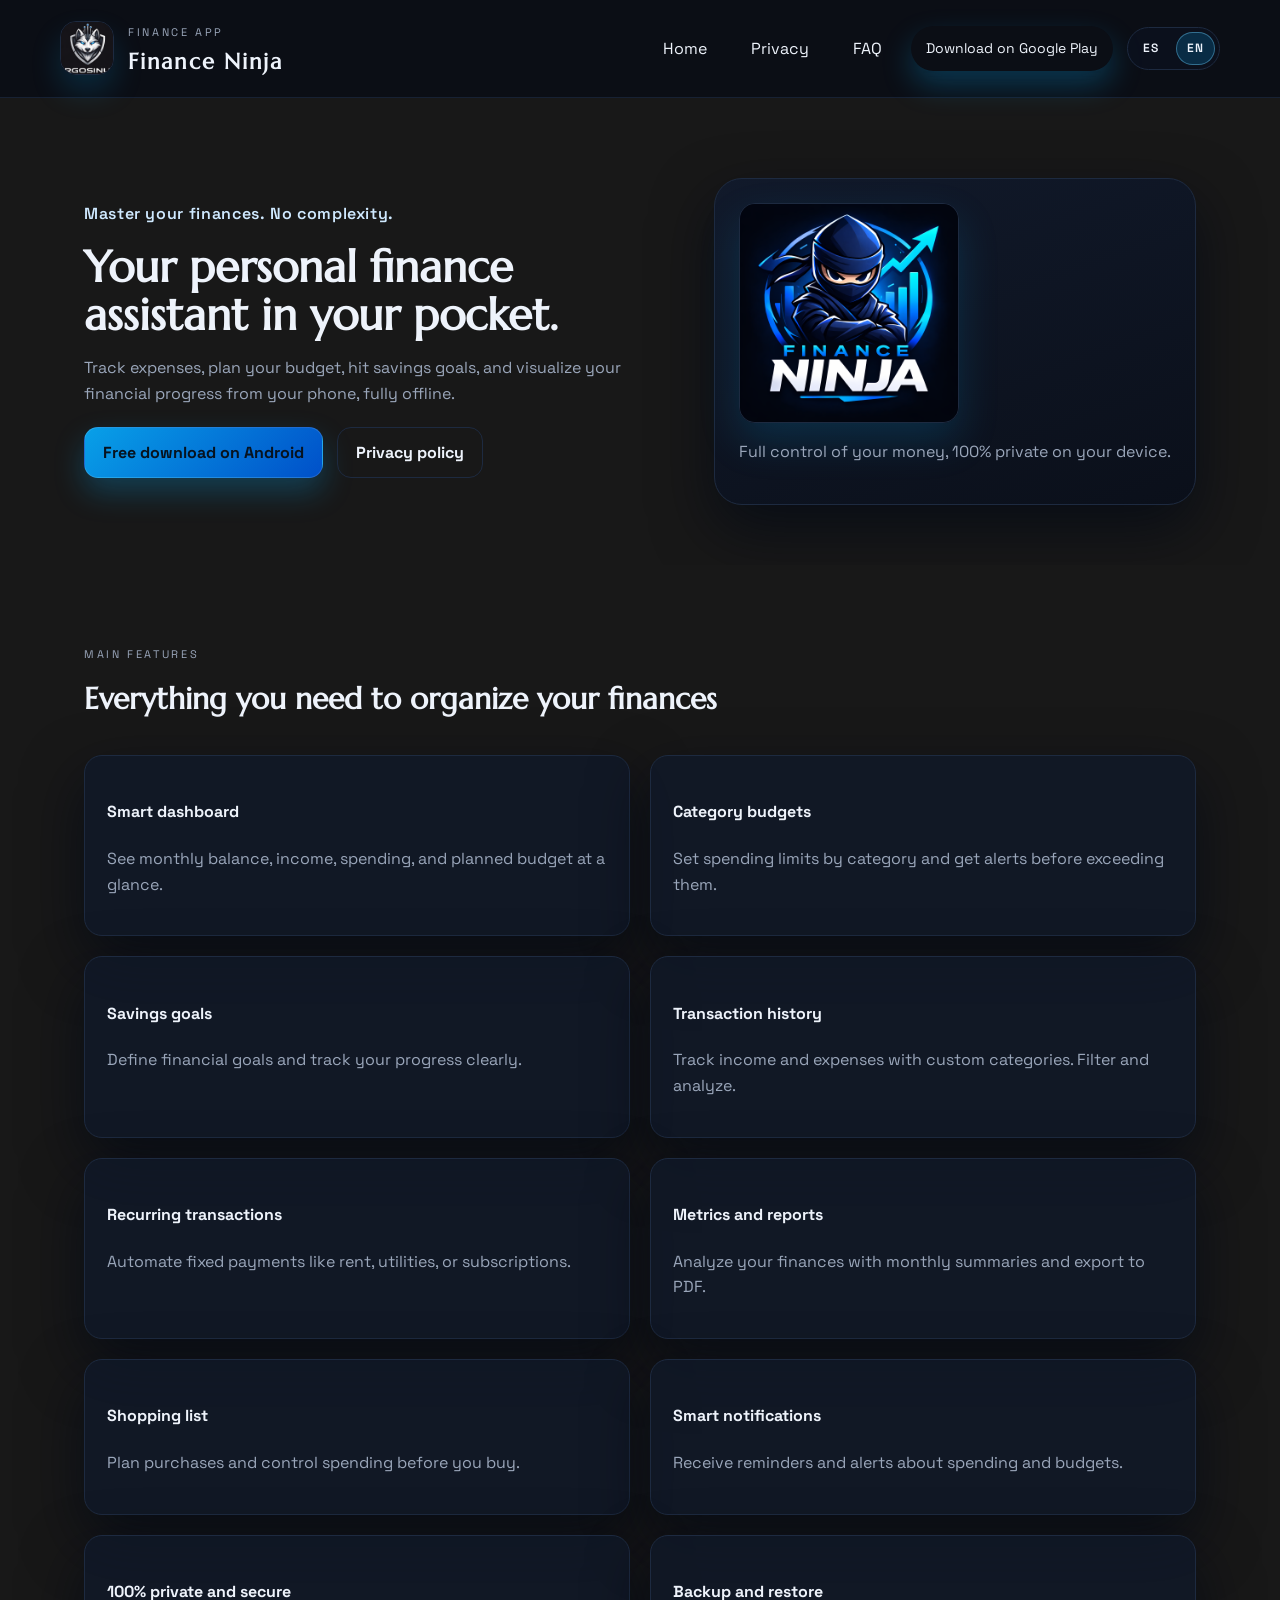
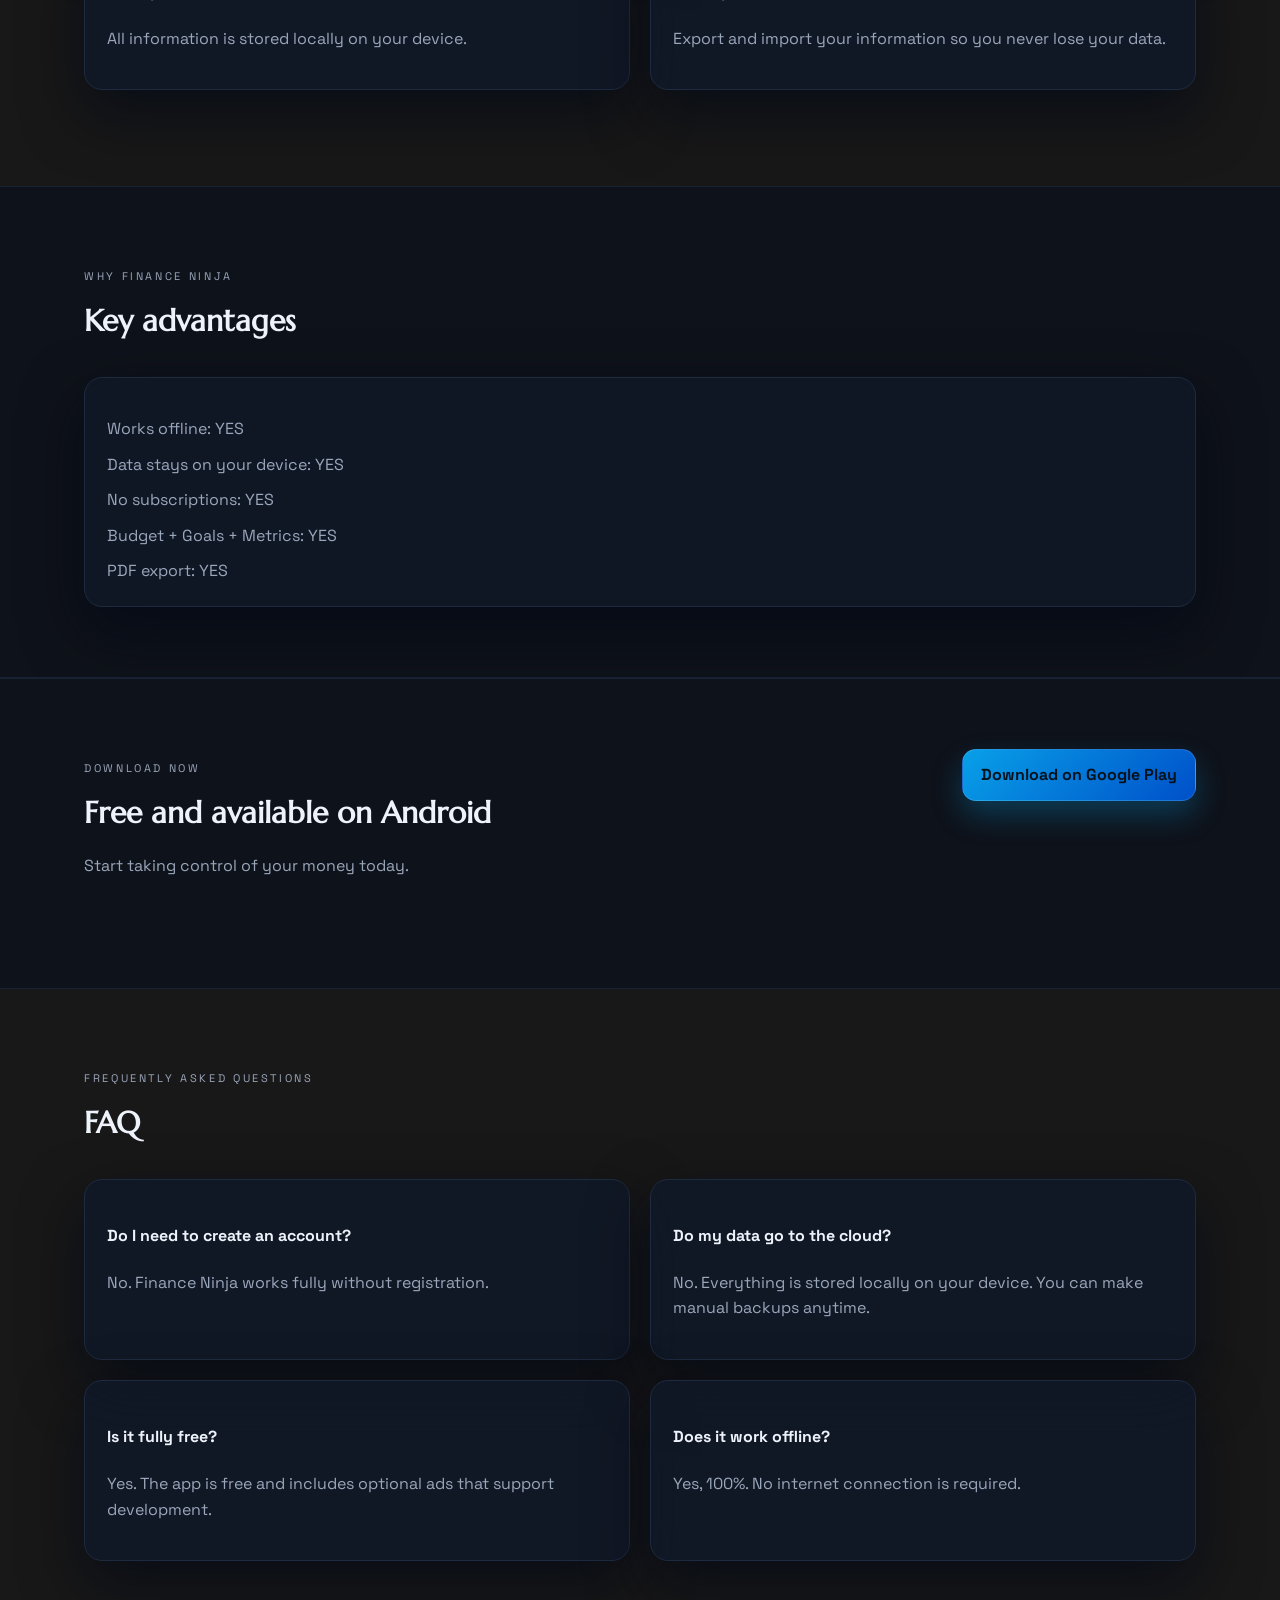
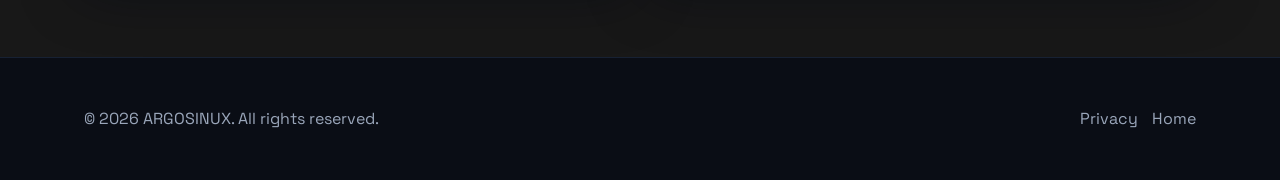
==== commit fb653e45: "Remove user reviews section from Finance Ninja page" ====
--- a/products/finance-ninja/index.html
+++ b/products/finance-ninja/index.html
@@ -37,12 +37,12 @@
           <p class="hero-kicker" data-i18n="hero_kicker">Domina tus finanzas. Sin complicaciones.</p>
           <h2 data-i18n="hero_title">Tu asistente financiero personal en el bolsillo.</h2>
           <p class="muted" data-i18n="hero_desc">
-            Registra gastos, planifica tu presupuesto, alcanza tus metas de ahorro y visualiza tu progreso economico
-            desde tu celular, sin conexion a internet.
+            Registra gastos, planifica tu presupuesto, alcanza tus metas de ahorro y visualiza tu progreso económico
+            desde tu celular, sin conexión a internet.
           </p>
           <div class="hero-actions">
-            <a class="button" href="#" data-i18n="hero_cta_download">Descargar gratis en Android</a>
-            <a class="button ghost" href="privacy-policy.html" data-i18n="hero_cta_privacy">Politicas de privacidad</a>
+            <a class="button" href="#" data-i18n="hero_cta_download">Descargar para Android</a>
+            <a class="button ghost" href="privacy-policy.html" data-i18n="hero_cta_privacy">Políticas de privacidad</a>
           </div>
         </div>
         <div class="hero-visual">
@@ -58,20 +58,20 @@
       <div class="container">
         <div class="section-head">
           <div>
-            <p class="eyebrow" data-i18n="features_eyebrow">Caracteristicas principales</p>
+            <p class="eyebrow" data-i18n="features_eyebrow">Características principales</p>
             <h3 data-i18n="features_title">Todo lo que necesitas para ordenar tus finanzas</h3>
           </div>
         </div>
         <div class="game-grid">
           <div class="game-card"><h4 data-i18n="f1_t">Dashboard inteligente</h4><p class="muted" data-i18n="f1_d">Visualiza tu balance mensual, ingresos, gastos y presupuesto planificado.</p></div>
-          <div class="game-card"><h4 data-i18n="f2_t">Presupuesto por categorias</h4><p class="muted" data-i18n="f2_d">Asigna limites de gasto por categoria y recibe avisos antes de superarlos.</p></div>
+          <div class="game-card"><h4 data-i18n="f2_t">Presupuesto por categorías</h4><p class="muted" data-i18n="f2_d">Asigna límites de gasto por categoría y recibe avisos antes de superarlos.</p></div>
           <div class="game-card"><h4 data-i18n="f3_t">Metas de ahorro</h4><p class="muted" data-i18n="f3_d">Define objetivos financieros y realiza seguimiento de tu progreso.</p></div>
-          <div class="game-card"><h4 data-i18n="f4_t">Historial de transacciones</h4><p class="muted" data-i18n="f4_d">Registra ingresos y gastos con categorias personalizables. Filtra y analiza.</p></div>
+          <div class="game-card"><h4 data-i18n="f4_t">Historial de transacciones</h4><p class="muted" data-i18n="f4_d">Registra ingresos y gastos con categorías personalizables. Filtra y analiza.</p></div>
           <div class="game-card"><h4 data-i18n="f5_t">Transacciones recurrentes</h4><p class="muted" data-i18n="f5_d">Automatiza pagos fijos como arriendo, servicios o suscripciones.</p></div>
-          <div class="game-card"><h4 data-i18n="f6_t">Metricas y reportes</h4><p class="muted" data-i18n="f6_d">Analiza tus finanzas con resumenes mensuales y exporta a PDF.</p></div>
+          <div class="game-card"><h4 data-i18n="f6_t">Metricas y reportes</h4><p class="muted" data-i18n="f6_d">Analiza tus finanzas con resúmenes mensuales y exporta a PDF.</p></div>
           <div class="game-card"><h4 data-i18n="f7_t">Lista de compras</h4><p class="muted" data-i18n="f7_d">Organiza compras planificadas y controla el gasto antes de comprar.</p></div>
           <div class="game-card"><h4 data-i18n="f8_t">Notificaciones inteligentes</h4><p class="muted" data-i18n="f8_d">Recibe recordatorios y alertas sobre gastos y presupuesto.</p></div>
-          <div class="game-card"><h4 data-i18n="f9_t">100% privado y seguro</h4><p class="muted" data-i18n="f9_d">Toda la informacion se almacena localmente en tu dispositivo.</p></div>
+          <div class="game-card"><h4 data-i18n="f9_t">100% privado y seguro</h4><p class="muted" data-i18n="f9_d">Toda la información se almacena localmente en tu dispositivo.</p></div>
           <div class="game-card"><h4 data-i18n="f10_t">Respaldo y restauracion</h4><p class="muted" data-i18n="f10_d">Exporta e importa tu informacion para no perder datos.</p></div>
         </div>
       </div>
@@ -81,7 +81,7 @@
       <div class="container">
         <div class="section-head">
           <div>
-            <p class="eyebrow" data-i18n="why_eyebrow">Por que Finance Ninja</p>
+            <p class="eyebrow" data-i18n="why_eyebrow">¿Por qué Finance Ninja?</p>
             <h3 data-i18n="why_title">Ventajas clave</h3>
           </div>
         </div>
@@ -90,33 +90,18 @@
             <li data-i18n="why_1">Funciona sin internet: SI</li>
             <li data-i18n="why_2">Datos 100% en tu dispositivo: SI</li>
             <li data-i18n="why_3">Sin suscripciones: SI</li>
-            <li data-i18n="why_4">Presupuesto + Metas + Metricas: SI</li>
-            <li data-i18n="why_5">Exportacion en PDF: SI</li>
+            <li data-i18n="why_4">Presupuesto + Metas + Métricas: SI</li>
+            <li data-i18n="why_5">Exportar en PDF: SI</li>
           </ul>
         </div>
       </div>
     </section>
 
-    <section class="section">
-      <div class="container">
-        <div class="section-head">
-          <div>
-            <p class="eyebrow" data-i18n="testi_eyebrow">Testimonios</p>
-            <h3 data-i18n="testi_title">Resenas de usuarios</h3>
-          </div>
-        </div>
-        <div class="game-grid">
-          <div class="game-card"><p class="muted" data-i18n="testi_1">"Finalmente una app de finanzas que no me pide crear una cuenta ni subir mis datos a la nube."</p></div>
-          <div class="game-card"><p class="muted" data-i18n="testi_2">"Empece a ahorrar desde el primer mes. Ver las metricas me motivo a gastar mejor."</p></div>
-        </div>
-      </div>
-    </section>
-
     <section class="section alt">
       <div class="container">
         <div class="section-head">
           <div>
-            <p class="eyebrow" data-i18n="download_eyebrow">Descargala ahora</p>
+            <p class="eyebrow" data-i18n="download_eyebrow">Descárgala ahora</p>
             <h3 data-i18n="download_title">Es gratis y esta disponible para Android</h3>
             <p class="muted" data-i18n="download_desc">Empieza hoy mismo a tomar el control de tu dinero.</p>
           </div>
@@ -134,10 +119,10 @@
           </div>
         </div>
         <div class="game-grid">
-          <div class="game-card"><h4 data-i18n="q1">Necesito crear una cuenta?</h4><p class="muted" data-i18n="a1">No. Finance Ninja funciona completamente sin registro.</p></div>
-          <div class="game-card"><h4 data-i18n="q2">Mis datos van a la nube?</h4><p class="muted" data-i18n="a2">No. Todo se guarda localmente en tu dispositivo. Puedes hacer respaldos manuales cuando quieras.</p></div>
-          <div class="game-card"><h4 data-i18n="q3">Es completamente gratis?</h4><p class="muted" data-i18n="a3">Si. La app es gratuita e incluye anuncios opcionales que ayudan a mantener el desarrollo.</p></div>
-          <div class="game-card"><h4 data-i18n="q4">Funciona sin internet?</h4><p class="muted" data-i18n="a4">Si, al 100%. No necesitas conexion para usarla.</p></div>
+          <div class="game-card"><h4 data-i18n="q1">¿Necesito crear una cuenta?</h4><p class="muted" data-i18n="a1">No. Finance Ninja funciona completamente sin registro.</p></div>
+          <div class="game-card"><h4 data-i18n="q2">¿Mis datos van a la nube?</h4><p class="muted" data-i18n="a2">No. Todo se guarda localmente en tu dispositivo. Puedes hacer respaldos manuales cuando quieras.</p></div>
+          <div class="game-card"><h4 data-i18n="q3">¿Es completamente gratis?</h4><p class="muted" data-i18n="a3">Si. La app es gratuita e incluye anuncios opcionales que ayudan a mantener el desarrollo.</p></div>
+          <div class="game-card"><h4 data-i18n="q4">¿Funciona sin internet?</h4><p class="muted" data-i18n="a4">Si, al 100%. No necesitas conexión para usarla.</p></div>
         </div>
       </div>
     </section>
@@ -186,9 +171,6 @@
         why_eyebrow: "Por que Finance Ninja", why_title: "Ventajas clave",
         why_1: "Funciona sin internet: SI", why_2: "Datos 100% en tu dispositivo: SI", why_3: "Sin suscripciones: SI",
         why_4: "Presupuesto + Metas + Metricas: SI", why_5: "Exportacion en PDF: SI",
-        testi_eyebrow: "Testimonios", testi_title: "Resenas de usuarios",
-        testi_1: "\"Finalmente una app de finanzas que no me pide crear una cuenta ni subir mis datos a la nube.\"",
-        testi_2: "\"Empece a ahorrar desde el primer mes. Ver las metricas me motivo a gastar mejor.\"",
         download_eyebrow: "Descargala ahora", download_title: "Es gratis y esta disponible para Android", download_desc: "Empieza hoy mismo a tomar el control de tu dinero.", download_cta: "Descargar en Google Play",
         faq_eyebrow: "Preguntas frecuentes", q1: "Necesito crear una cuenta?", a1: "No. Finance Ninja funciona completamente sin registro.",
         q2: "Mis datos van a la nube?", a2: "No. Todo se guarda localmente en tu dispositivo. Puedes hacer respaldos manuales cuando quieras.",
@@ -225,9 +207,6 @@
         why_eyebrow: "Why Finance Ninja", why_title: "Key advantages",
         why_1: "Works offline: YES", why_2: "Data stays on your device: YES", why_3: "No subscriptions: YES",
         why_4: "Budget + Goals + Metrics: YES", why_5: "PDF export: YES",
-        testi_eyebrow: "Testimonials", testi_title: "User reviews",
-        testi_1: "\"Finally a finance app that does not force me to create an account or upload my data to the cloud.\"",
-        testi_2: "\"I started saving from the first month. Seeing metrics motivated me to spend better.\"",
         download_eyebrow: "Download now", download_title: "Free and available on Android", download_desc: "Start taking control of your money today.", download_cta: "Download on Google Play",
         faq_eyebrow: "Frequently asked questions", q1: "Do I need to create an account?", a1: "No. Finance Ninja works fully without registration.",
         q2: "Do my data go to the cloud?", a2: "No. Everything is stored locally on your device. You can make manual backups anytime.",
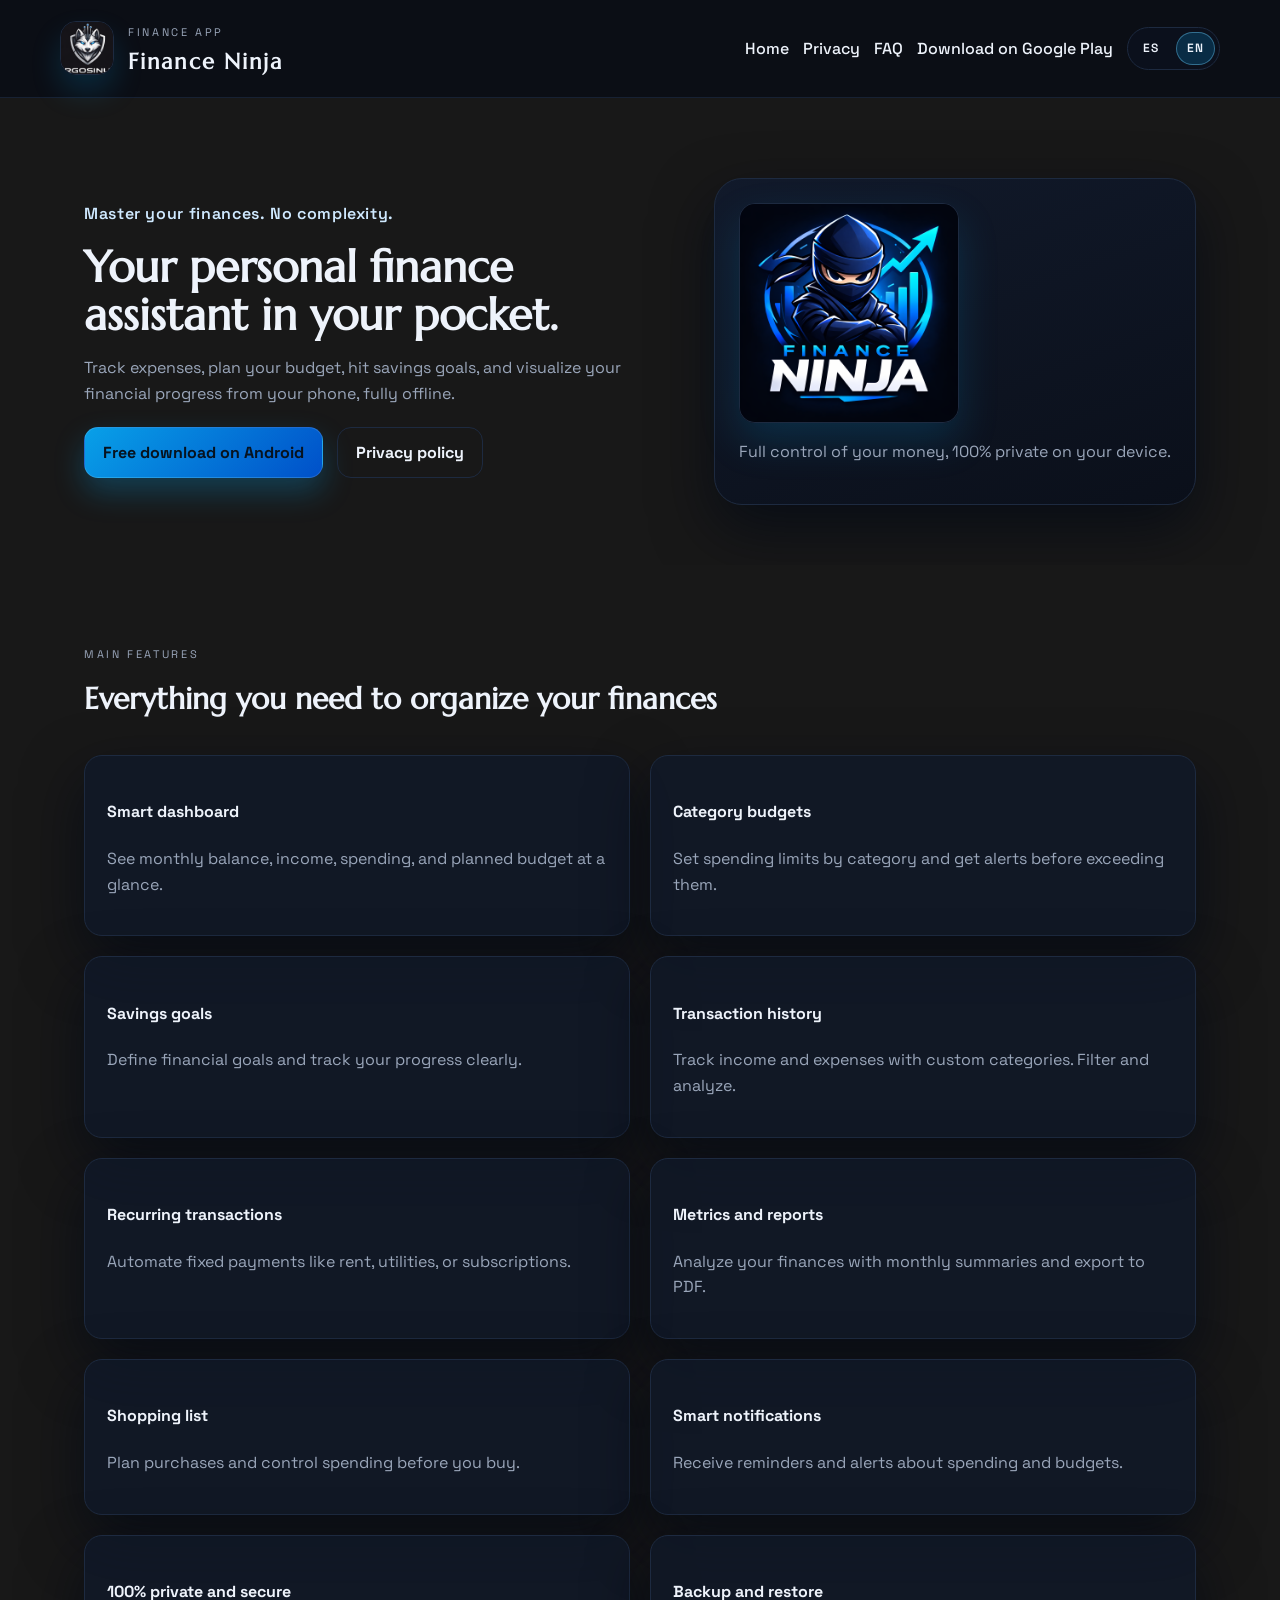
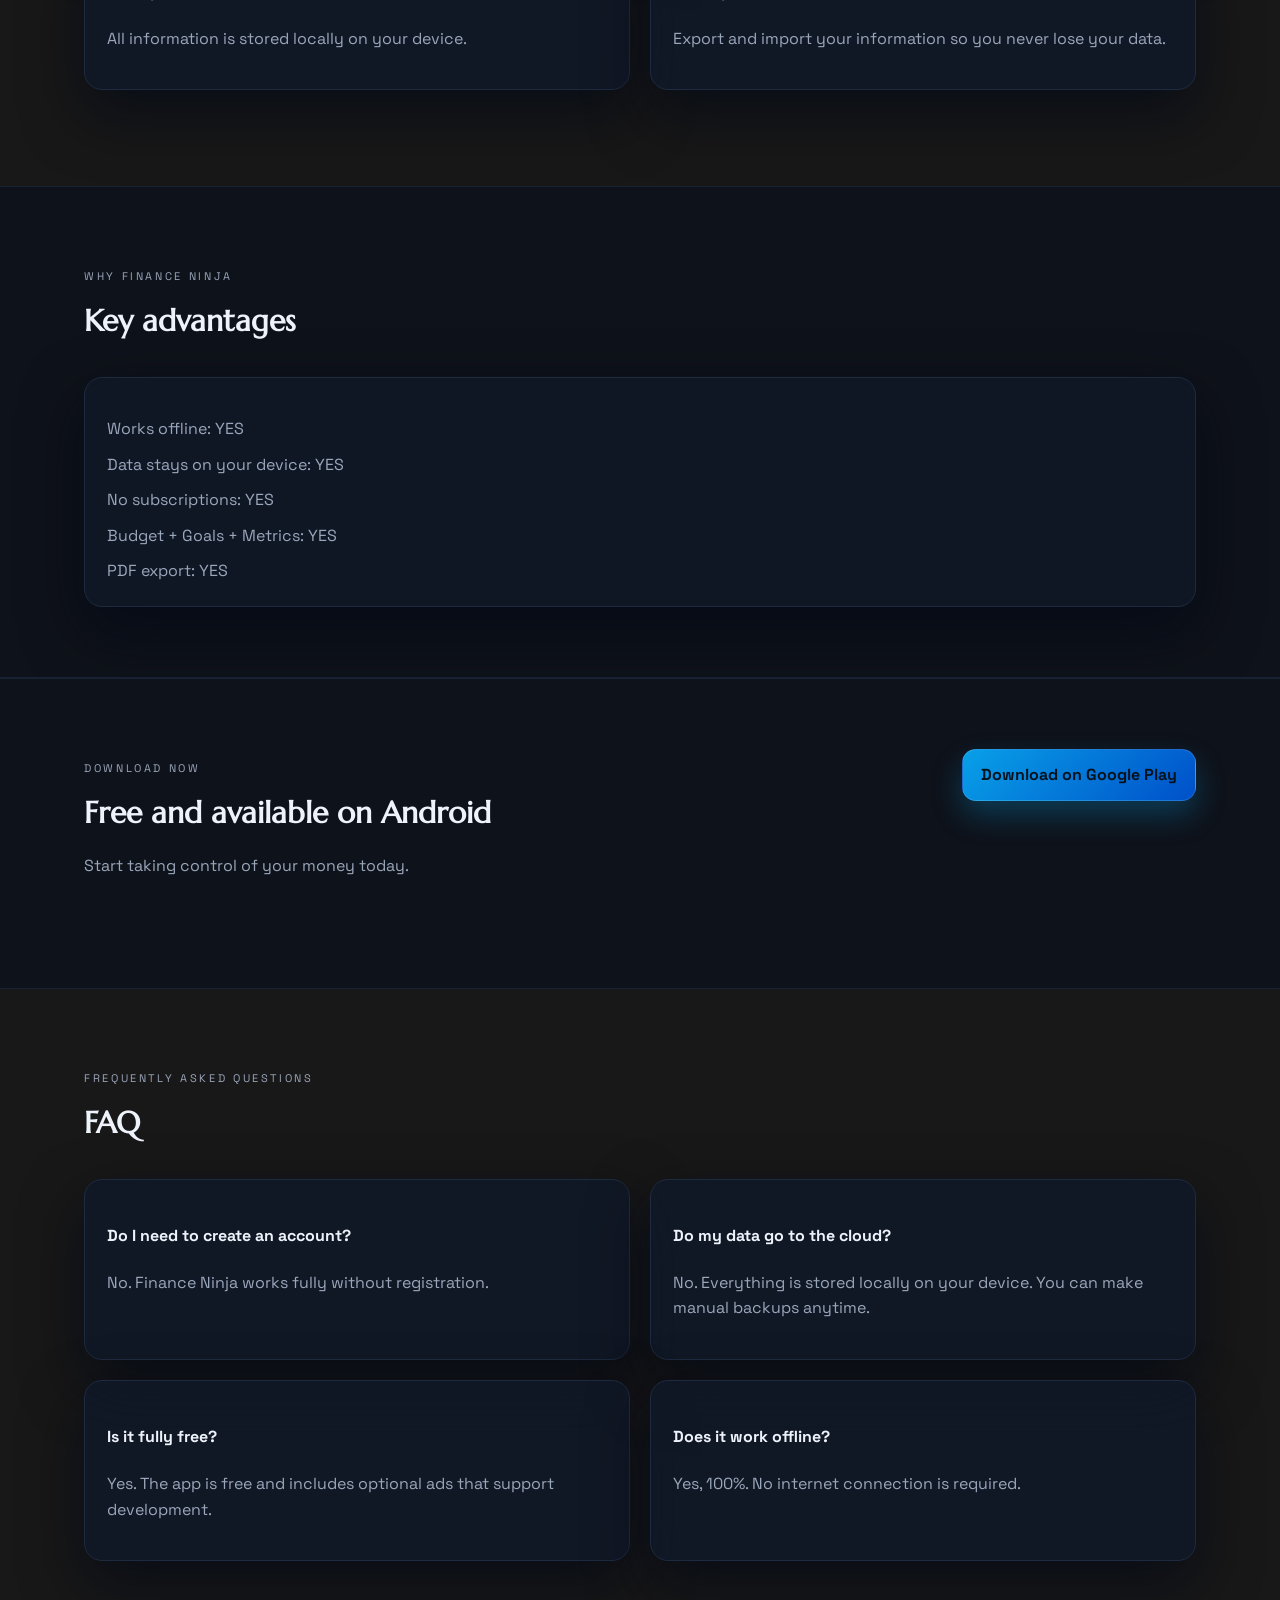
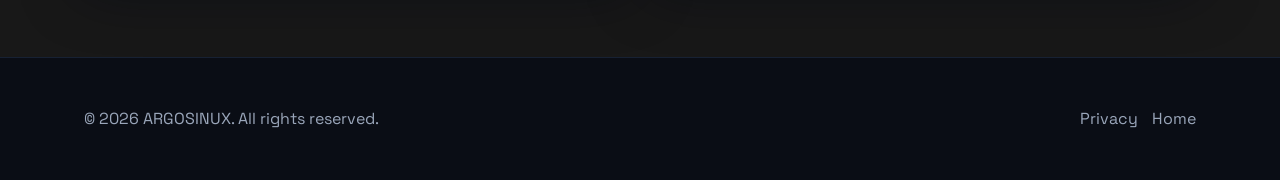
==== commit 67ed879e: "Convert header nav to menu links and keep only language switch as buttons" ====
--- a/products/finance-ninja/index.html
+++ b/products/finance-ninja/index.html
@@ -21,7 +21,7 @@
         <a href="../../index.html" data-i18n="nav_home">Inicio</a>
         <a href="privacy-policy.html" data-i18n="nav_privacy">Privacidad</a>
         <a href="#faq" data-i18n="nav_faq">Preguntas frecuentes</a>
-        <a class="button small" href="#" data-i18n="nav_download">Descargar en Google Play</a>
+        <a href="#" data-i18n="nav_download">Descargar en Google Play</a>
         <div class="lang-switch" role="group" aria-label="Selector de idioma">
           <button class="lang-btn" type="button" data-lang="es" aria-pressed="true">ES</button>
           <button class="lang-btn" type="button" data-lang="en" aria-pressed="false">EN</button>
--- a/assets/styles.css
+++ b/assets/styles.css
@@ -124,21 +124,32 @@
   border-color:rgba(111,210,255,0.4);
 }
 
-.nav a,
-.nav-link{
+.nav a{
   color:var(--text);
-  padding:10px 14px;
-  border-radius:999px;
-  border:1px solid transparent;
+  padding:8px 0;
+  border:0;
   background:transparent;
   font:inherit;
+  font-weight:500;
   cursor:pointer;
-}
-
-.nav a:hover,
-.nav-link:hover{
-  border-color:rgba(111,210,255,0.4);
-  background:rgba(15,26,44,0.8);
+  position:relative;
+}
+
+.nav a::after{
+  content:"";
+  position:absolute;
+  left:0;
+  right:0;
+  bottom:2px;
+  height:1px;
+  background:rgba(111,210,255,0.55);
+  transform:scaleX(0);
+  transform-origin:left;
+  transition:transform 0.2s ease;
+}
+
+.nav a:hover::after{
+  transform:scaleX(1);
 }
 
 .nav-dropdown{position:relative}
